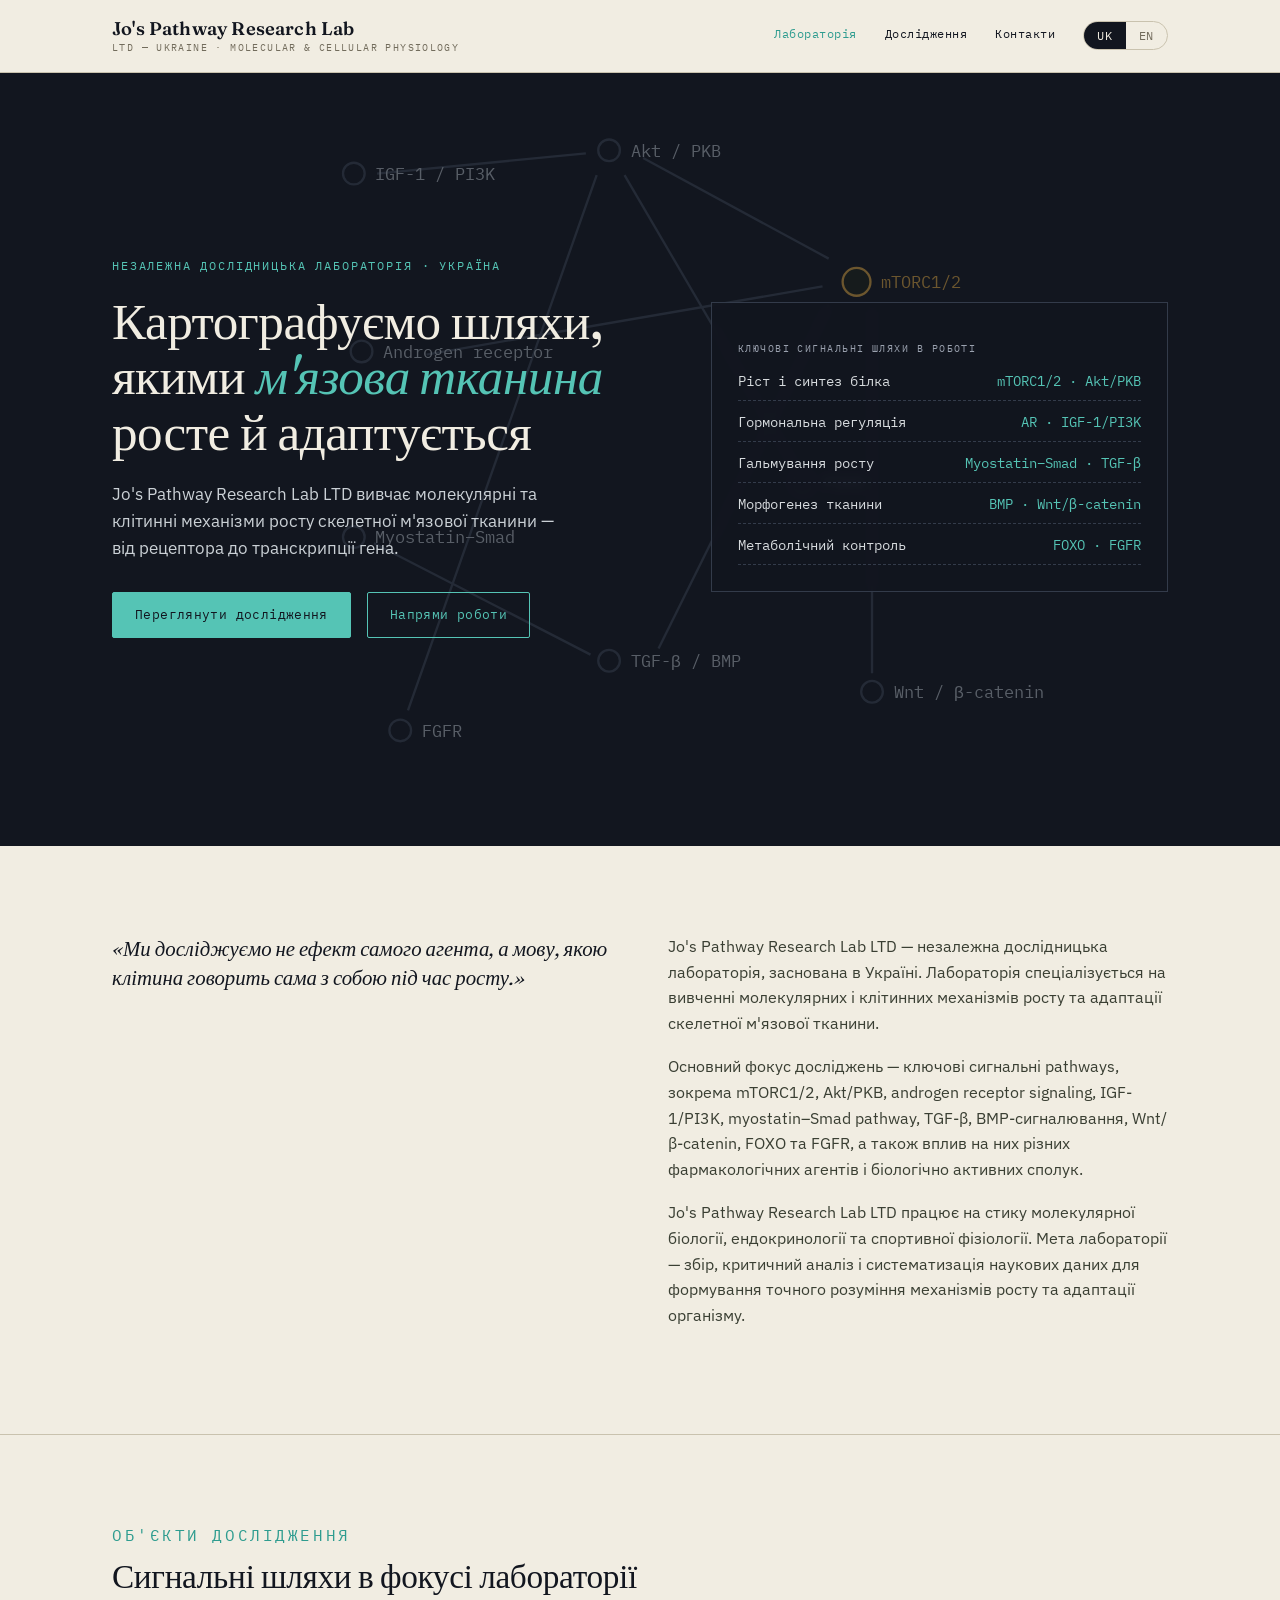
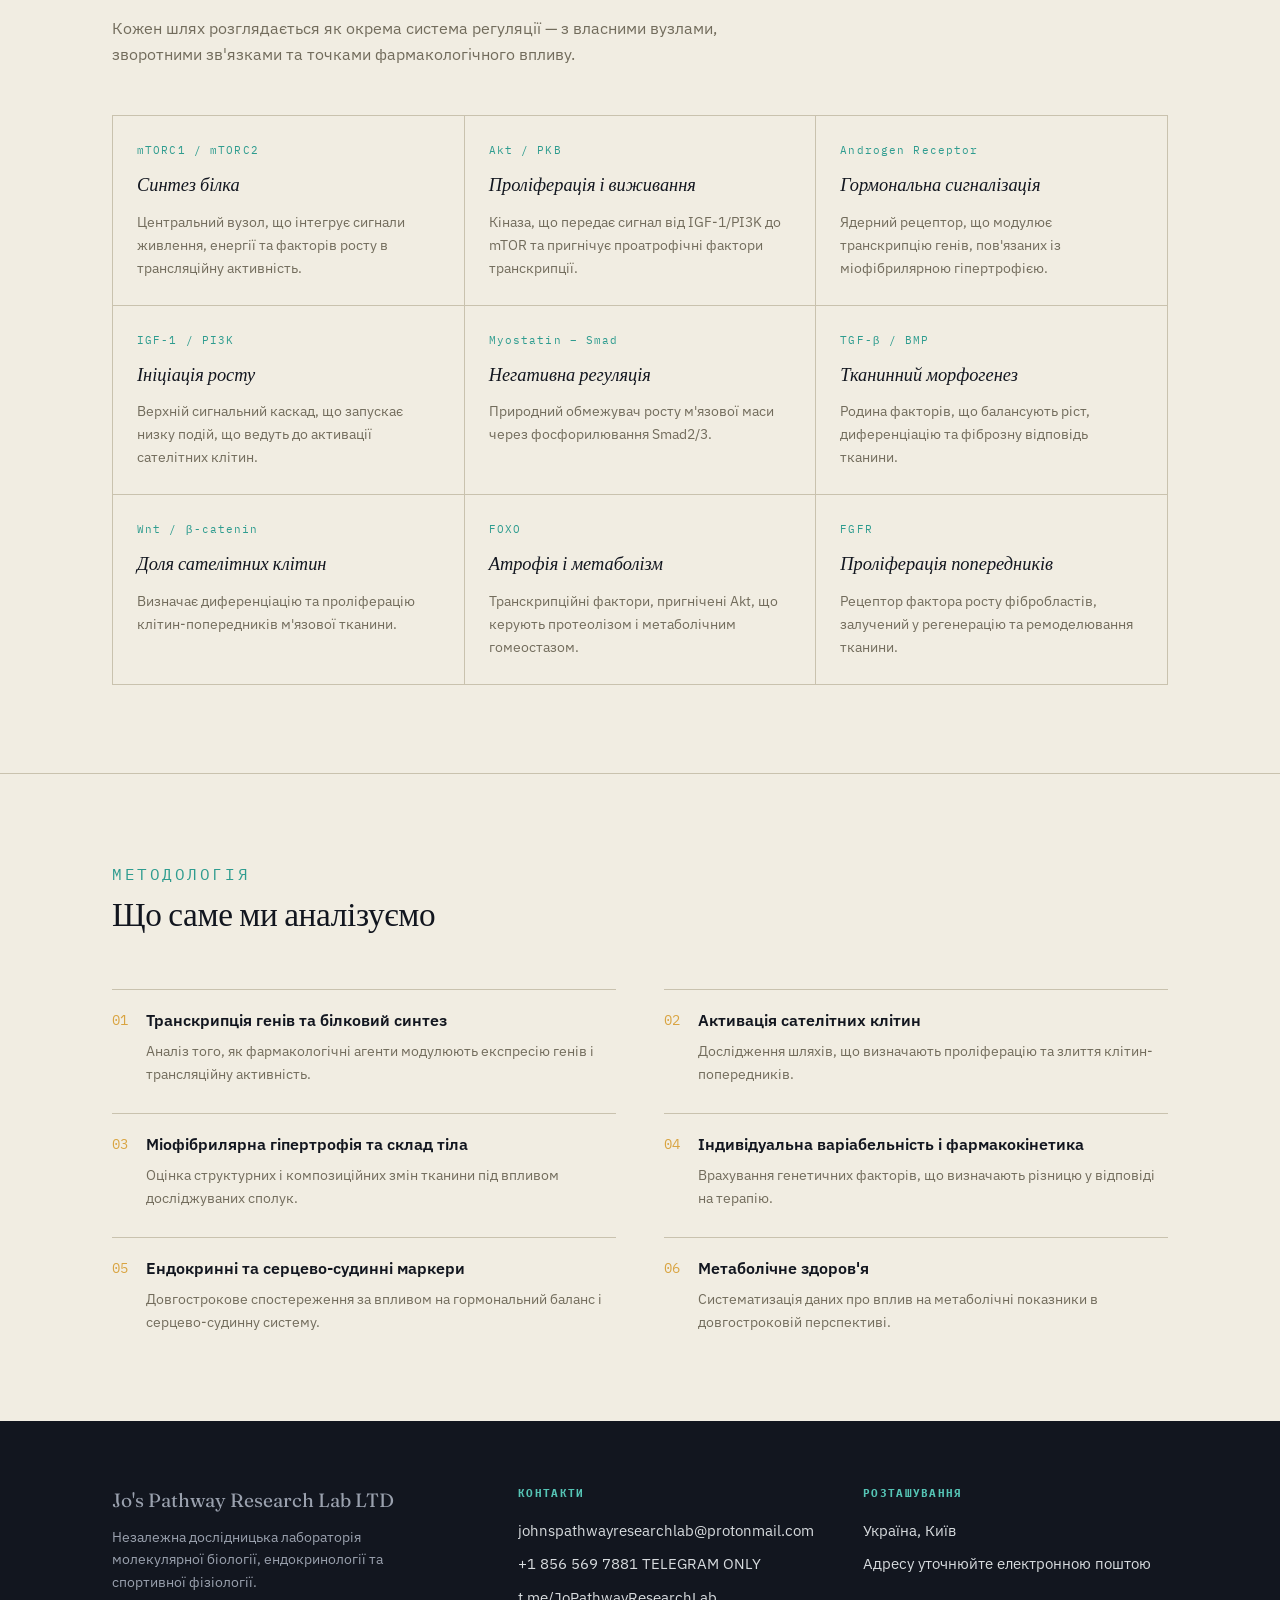
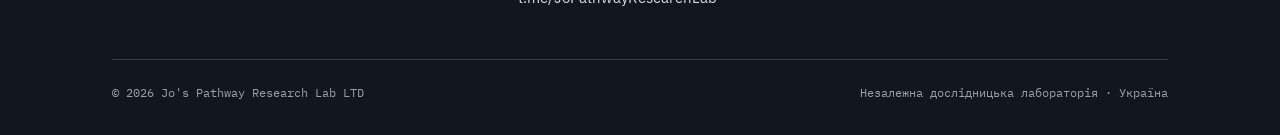
==== index.html @ b95b5d3b "Update index.html" ====
<!DOCTYPE html>
<html lang="uk" data-lang="uk">
<head>
<!-- Google tag (gtag.js) -->
<script async src="https://www.googletagmanager.com/gtag/js?id=G-GNWHND3P2G"></script>
<script>
  window.dataLayer = window.dataLayer || [];
  function gtag(){dataLayer.push(arguments);}
  gtag('js', new Date());

  gtag('config', 'G-GNWHND3P2G');
</script>
<!-- Google tag end (gtag.js) -->
<!-- Default Consent Mode config -->
<script>
    //<![CDATA[
    window.dataLayer = window.dataLayer || [];
    function gtag(){dataLayer.push(arguments);}
    gtag('consent', 'default', {
        'ad_storage': 'denied',
        'analytics_storage': 'denied',
        'functionality_storage': 'denied',
        'personalization_storage': 'denied',
        'security_storage': 'denied',
        'ad_user_data': 'denied',
        'ad_personalization': 'denied',
        'wait_for_update': 1500
    });
    gtag('set', 'ads_data_redaction', true);
    gtag('set', 'url_passthrough', false);
    (function(){
        const s={adStorage:{storageName:"ad_storage",serialNumber:0},analyticsStorage:{storageName:"analytics_storage",serialNumber:1},functionalityStorage:{storageName:"functionality_storage",serialNumber:2},personalizationStorage:{storageName:"personalization_storage",serialNumber:3},securityStorage:{storageName:"security_storage",serialNumber:4},adUserData:{storageName:"ad_user_data",serialNumber:5},adPersonalization:{storageName:"ad_personalization",serialNumber:6}};let c=localStorage.getItem("__lxG__consent__v2");if(c){c=JSON.parse(c);if(c&&c.cls_val)c=c.cls_val;if(c)c=c.split("|");if(c&&c.length&&typeof c[14]!==undefined){c=c[14].split("").map(e=>e-0);if(c.length){let t={};Object.values(s).sort((e,t)=>e.serialNumber-t.serialNumber).forEach(e=>{t[e.storageName]=c[e.serialNumber]?"granted":"denied"});gtag("consent","update",t)}}}
    })();
    //]]>
</script>
<!-- Clickio Consent Main tag -->
<script async type="text/javascript" src="//clickiocmp.com/t/consent_250144.js"></script>
<script defer data-cfasync='false' src='https://s.clickiocdn.com/t/250144_wv.js'></script>
<script async custom-element="amp-analytics" src="https://cdn.ampproject.org/v0/amp-analytics-0.1.js"></script>
<!-- Basic -->
<title>Jo's Pathway Research Lab LTD</title>
<meta name="description" content="Independent research lab in Kyiv, Ukraine. Molecular pathways of skeletal muscle growth: mTOR, Akt, AR, IGF-1, myostatin, FOXO and more. From receptor to gene transcription." />

<!-- Open Graph -->
<link rel="canonical" href="https://jo-pathway-research.github.io/">

<meta property="og:type" content="website" />
<meta property="og:url" content="https://jo-pathway-research.github.io/" />
<meta property="og:title" content="Jo's Pathway Research Lab LTD" />
<meta property="og:description" content="Independent research laboratory · Kyiv, Ukraine. Mapping molecular pathways of skeletal muscle growth and adaptation: mTORC1/2, Akt, IGF-1/PI3K, AR, Myostatin–Smad, TGF-β/BMP, Wnt, FOXO, FGFR." />

<meta property="og:image" content="https://jo-pathway-research.github.io/og-cover.png" />
<meta property="og:image:secure_url" content="https://jo-pathway-research.github.io/og-cover.png" />
<meta property="og:image:type" content="image/png" />
<meta property="og:image:width" content="1200" />
<meta property="og:image:height" content="630" />

<!-- Twitter (optional, still useful) -->
<meta name="twitter:card" content="summary_large_image" />
<meta name="twitter:title" content="Jo's Pathway Research Lab LTD" />
<meta name="twitter:description" content="Molecular pathways of muscle growth and adaptation. Independent research lab · Kyiv, Ukraine." />
<meta name="twitter:image" content="https://jo-pathway-research.github.io/og-cover.png" />
<meta charset="UTF-8">
<meta name="viewport" content="width=device-width, initial-scale=1.0">
<title>Jo's Pathway Research Lab LTD</title>
<link rel="stylesheet" href="style.css">
<link rel="icon" type="image/png" href="/favicon-96x96.png" sizes="96x96" />
<link rel="icon" type="image/svg+xml" href="/favicon.svg" />
<link rel="shortcut icon" href="/favicon.ico" />
<link rel="apple-touch-icon" sizes="180x180" href="/apple-touch-icon.png" />
<meta name="apple-mobile-web-app-title" content="Jo's Pathway Research Lab LTD" />
<link rel="manifest" href="/site.webmanifest" />
<style>
  [data-lang] [data-en]{ display:none; }
  html[data-lang="en"] [data-en]{ display:inline; }
  html[data-lang="en"] [data-uk]{ display:none; }
  html[data-lang="uk"] [data-uk]{ display:inline; }
  [data-en-b], [data-uk-b]{ display:none; }
  html[data-lang="en"] [data-en-b]{ display:block; }
  html[data-lang="uk"] [data-uk-b]{ display:block; }
</style>
</head>
<body>
<amp-analytics>
    <script type="application/json">
    {
        "vars": {
            "accountId": "250144"
        },
        "extraUrlParams": {
            "url": "${canonicalUrl}",
            "dr": "${documentReferrer}",
            "r": "${externalReferrer}",
            "pp": "$IF(${previousPage},${previousPage},${documentReferrer})"
        },
        "requests": {
            "event": "https://clickiocdn.com/utr/wv/?ampwv=1&prism=0&is360=0&rnd=RANDOM&eid=${accountId}",
            "CWV_EVENT": "${event}&type=CWV"
        },
        "triggers": {
            "cls": {
                "on": "visible",
                "request": "CWV_EVENT",
                "extraUrlParams": {
                    "cls": "${cumulativeLayoutShift}"
                }
            },
            "lcp": {
                "on": "visible",
                "request": "CWV_EVENT",
                "extraUrlParams": {
                    "lcp": "${largestContentfulPaint}"
                }
            },
            "fcp": {
                "on": "visible",
                "request": "CWV_EVENT",
                "extraUrlParams": {
                    "fcp": "${firstContentfulPaint}"
                }
            },
            "fid": {
                "on": "visible",
                "request": "CWV_EVENT",
                "extraUrlParams": {
                    "fid": "${firstInputDelay}"
                }
            },
            "inp": {
                "on": "visible",
                "request": "CWV_EVENT",
                "extraUrlParams": {
                    "inp": "${interactionToNextPaint}"
                }
            }
        }
    }
    </script>
</amp-analytics>
<header class="site-header">
  <div class="wrap">
    <a href="index.html" class="brand">
      <span class="name">Jo's Pathway Research Lab</span>
      <span class="tag">LTD — Ukraine · Molecular &amp; Cellular Physiology</span>
    </a>
    <nav class="primary">
      <a href="index.html" class="active"><span data-uk>Лабораторія</span><span data-en>Laboratory</span></a>
      <a href="research.html"><span data-uk>Дослідження</span><span data-en>Research</span></a>
      <a href="#contact"><span data-uk>Контакти</span><span data-en>Contact</span></a>
      <div class="lang-toggle">
        <button data-set="uk" class="lang active">UK</button>
        <button data-set="en" class="lang">EN</button>
      </div>
    </nav>
  </div>
</header>

<section class="hero">
  <div class="hero-diagram">
    <svg viewBox="0 0 500 500" xmlns="http://www.w3.org/2000/svg">
      <defs>
        <style>
          .edge{ stroke:#3A4453; stroke-width:1.5; fill:none; transition: stroke .2s ease, stroke-width .2s ease; }
          .edge.lit{ stroke:#55C4B5; stroke-width:2.4; filter: drop-shadow(0 0 4px rgba(85,196,181,0.5)); }
          .node{ cursor:pointer; outline:none; }
          .node circle.node-dot{ fill:#12161F; stroke:#3A4453; stroke-width:1.5; transition: all .2s ease; }
          .node text{ font-family:'IBM Plex Mono',monospace; font-size:11px; fill:#AEB6BE; transition: fill .2s ease; }
          
          /* Hover & active states */
          .node:hover circle.node-dot,
          .node.hovered circle.node-dot,
          .node:focus-visible circle.node-dot{ stroke:#55C4B5; fill:#1B2E2B; r:8.5; }
          .node:hover text,
          .node.hovered text,
          .node:focus-visible text{ fill:#FFFFFF; }

          /* Connected nodes */
          .node.connected circle.node-dot{ stroke:#55C4B5; fill:#142220; }
          .node.connected text{ fill:#D3F3EF; }

          /* Hub node */
          .node.hub circle.node-dot{ fill:#1B221A; stroke:#D9A441; }
          .node.hub text{ fill:#D9A441; }
          .node.hub:hover circle.node-dot,
          .node.hub.hovered circle.node-dot{ stroke:#FAD02C; fill:#2E2412; r:10.5; }
        </style>
      </defs>

      <!-- Edges -->
      <path class="edge" data-from="igf1" data-to="akt" d="M80,65 L215,52"/>
      <path class="edge" data-from="akt" data-to="mtor" d="M252,55 L372,120"/>
      <path class="edge" data-from="ar" data-to="mtor" d="M112,182 L368,138"/>
      <path class="edge" data-from="tgf" data-to="mtor" d="M262,372 L372,150"/>
      <path class="edge" data-from="wnt" data-to="mtor" d="M400,388 L400,152"/>
      <path class="edge" data-from="fgfr" data-to="akt" d="M100,412 L222,66"/>
      <path class="edge" data-from="akt" data-to="foxo" d="M240,66 L350,254"/>
      <path class="edge" data-from="mstn" data-to="tgf" d="M78,304 L218,376"/>

      <!-- Nodes with invisible hit area for easy hover -->
      <g class="node" data-id="igf1" transform="translate(65,65)" tabindex="0" role="button" aria-label="IGF-1 / PI3K">
        <circle r="20" fill="transparent" />
        <circle class="node-dot" r="7"/>
        <text x="14" y="4">IGF-1 / PI3K</text>
      </g>
      <g class="node" data-id="akt" transform="translate(230,50)" tabindex="0" role="button" aria-label="Akt / PKB">
        <circle r="20" fill="transparent" />
        <circle class="node-dot" r="7"/>
        <text x="14" y="4">Akt / PKB</text>
      </g>
      <g class="node hub" data-id="mtor" transform="translate(390,135)" tabindex="0" role="button" aria-label="mTORC1/2">
        <circle r="24" fill="transparent" />
        <circle class="node-dot" r="9"/>
        <text x="16" y="4">mTORC1/2</text>
      </g>
      <g class="node" data-id="ar" transform="translate(70,180)" tabindex="0" role="button" aria-label="Androgen receptor">
        <circle r="20" fill="transparent" />
        <circle class="node-dot" r="7"/>
        <text x="14" y="4">Androgen receptor</text>
      </g>
      <g class="node" data-id="foxo" transform="translate(355,265)" tabindex="0" role="button" aria-label="FOXO">
        <circle r="20" fill="transparent" />
        <circle class="node-dot" r="7"/>
        <text x="14" y="4">FOXO</text>
      </g>
      <g class="node" data-id="mstn" transform="translate(65,300)" tabindex="0" role="button" aria-label="Myostatin–Smad">
        <circle r="20" fill="transparent" />
        <circle class="node-dot" r="7"/>
        <text x="14" y="4">Myostatin–Smad</text>
      </g>
      <g class="node" data-id="tgf" transform="translate(230,380)" tabindex="0" role="button" aria-label="TGF-β / BMP">
        <circle r="20" fill="transparent" />
        <circle class="node-dot" r="7"/>
        <text x="14" y="4">TGF-β / BMP</text>
      </g>
      <g class="node" data-id="wnt" transform="translate(400,400)" tabindex="0" role="button" aria-label="Wnt / β-catenin">
        <circle r="20" fill="transparent" />
        <circle class="node-dot" r="7"/>
        <text x="14" y="4">Wnt / β-catenin</text>
      </g>
      <g class="node" data-id="fgfr" transform="translate(95,425)" tabindex="0" role="button" aria-label="FGFR">
        <circle r="20" fill="transparent" />
        <circle class="node-dot" r="7"/>
        <text x="14" y="4">FGFR</text>
      </g>
    </svg>
  </div>

  <div class="wrap">
    <div>
      <p class="eyebrow" data-uk-b>Незалежна дослідницька лабораторія · Україна</p>
      <p class="eyebrow" data-en-b>Independent Research Laboratory · Ukraine</p>

      <h1 data-uk-b>Картографуємо шляхи, якими <em>м'язова тканина</em> росте й адаптується</h1>
      <h1 data-en-b>Mapping the pathways by which <em>skeletal muscle</em> grows and adapts</h1>

      <p class="lede" data-uk-b>Jo's Pathway Research Lab LTD вивчає молекулярні та клітинні механізми росту скелетної м'язової тканини — від рецептора до транскрипції гена.</p>
      <p class="lede" data-en-b>Jo's Pathway Research Lab LTD studies the molecular and cellular mechanisms of skeletal muscle growth — from receptor to gene transcription.</p>

      <div class="hero-actions">
        <a href="research.html" class="btn solid"><span data-uk>Переглянути дослідження</span><span data-en>View research</span></a>
        <a href="#focus" class="btn"><span data-uk>Напрями роботи</span><span data-en>Focus areas</span></a>
      </div>
    </div>

    <div class="hero-panel">
      <p class="panel-label" data-uk-b>Ключові сигнальні шляхи в роботі</p>
      <p class="panel-label" data-en-b>Signaling pathways under study</p>
      <ul class="pathway-list">
        <li><span data-uk>Ріст і синтез білка</span><span data-en>Growth &amp; protein synthesis</span> <span class="code">mTORC1/2 · Akt/PKB</span></li>
        <li><span data-uk>Гормональна регуляція</span><span data-en>Hormonal regulation</span> <span class="code">AR · IGF-1/PI3K</span></li>
        <li><span data-uk>Гальмування росту</span><span data-en>Growth inhibition</span> <span class="code">Myostatin–Smad · TGF-β</span></li>
        <li><span data-uk>Морфогенез тканини</span><span data-en>Tissue morphogenesis</span> <span class="code">BMP · Wnt/β-catenin</span></li>
        <li><span data-uk>Метаболічний контроль</span><span data-en>Metabolic control</span> <span class="code">FOXO · FGFR</span></li>
      </ul>
    </div>
  </div>
</section>

<section id="about">
  <div class="wrap about-grid">
    <div>
      <p class="lead" data-uk-b>«Ми досліджуємо не ефект самого агента, а мову, якою клітина говорить сама з собою під час росту.»</p>
      <p class="lead" data-en-b>“We study not the effect of an agent itself, but the language a cell uses to speak with itself during growth.”</p>
    </div>
    <div>
      <p data-uk-b>Jo's Pathway Research Lab LTD — незалежна дослідницька лабораторія, заснована в Україні. Лабораторія спеціалізується на вивченні молекулярних і клітинних механізмів росту та адаптації скелетної м'язової тканини.</p>
      <p data-en-b>Jo's Pathway Research Lab LTD is an independent research laboratory based in Ukraine. The laboratory specializes in the study of molecular and cellular mechanisms underlying skeletal muscle growth and adaptation.</p>

      <p data-uk-b>Основний фокус досліджень — ключові сигнальні pathways, зокрема mTORC1/2, Akt/PKB, androgen receptor signaling, IGF-1/PI3K, myostatin–Smad pathway, TGF-β, BMP-сигналювання, Wnt/β-catenin, FOXO та FGFR, а також вплив на них різних фармакологічних агентів і біологічно активних сполук.</p>
      <p data-en-b>Our primary research focus is on key signaling pathways, including mTORC1/2, Akt/PKB, androgen receptor signaling, IGF-1/PI3K, the myostatin–Smad pathway, TGF-β, BMP signaling, Wnt/β-catenin, FOXO, and FGFR, as well as the effects of various pharmacological agents and biologically active compounds on these pathways.</p>

      <p data-uk-b>Jo's Pathway Research Lab LTD працює на стику молекулярної біології, ендокринології та спортивної фізіології. Мета лабораторії — збір, критичний аналіз і систематизація наукових даних для формування точного розуміння механізмів росту та адаптації організму.</p>
      <p data-en-b>Jo's Pathway Research Lab LTD operates at the intersection of molecular biology, endocrinology, and exercise physiology. The laboratory's objective is to collect, critically analyze, and systematize scientific data in order to build an accurate understanding of the mechanisms of human growth and adaptation.</p>
    </div>
  </div>
</section>

<hr class="rule">

<section id="pathways">
  <div class="wrap">
    <div class="section-head">
      <p class="eyebrow" data-uk-b>Об'єкти дослідження</p>
      <p class="eyebrow" data-en-b>Subjects of study</p>
      <h2 data-uk-b>Сигнальні шляхи в фокусі лабораторії</h2>
      <h2 data-en-b>Signaling pathways in focus</h2>
      <p data-uk-b>Кожен шлях розглядається як окрема система регуляції — з власними вузлами, зворотними зв'язками та точками фармакологічного впливу.</p>
      <p data-en-b>Each pathway is treated as a distinct regulatory system — with its own nodes, feedback loops, and points of pharmacological intervention.</p>
    </div>

    <div class="pathways-grid">
      <div class="pathway-card">
        <span class="code">mTORC1 / mTORC2</span>
        <h3 data-uk-b>Синтез білка</h3>
        <h3 data-en-b>Protein synthesis</h3>
        <p data-uk-b>Центральний вузол, що інтегрує сигнали живлення, енергії та факторів росту в трансляційну активність.</p>
        <p data-en-b>The central node integrating nutrient, energy, and growth-factor signals into translational activity.</p>
      </div>
      <div class="pathway-card">
        <span class="code">Akt / PKB</span>
        <h3 data-uk-b>Проліферація і виживання</h3>
        <h3 data-en-b>Proliferation &amp; survival</h3>
        <p data-uk-b>Кіназа, що передає сигнал від IGF-1/PI3K до mTOR та пригнічує проатрофічні фактори транскрипції.</p>
        <p data-en-b>A kinase relaying signal from IGF-1/PI3K to mTOR while suppressing pro-atrophic transcription factors.</p>
      </div>
      <div class="pathway-card">
        <span class="code">Androgen Receptor</span>
        <h3 data-uk-b>Гормональна сигналізація</h3>
        <h3 data-en-b>Hormonal signaling</h3>
        <p data-uk-b>Ядерний рецептор, що модулює транскрипцію генів, пов'язаних із міофібрилярною гіпертрофією.</p>
        <p data-en-b>A nuclear receptor modulating transcription of genes tied to myofibrillar hypertrophy.</p>
      </div>
      <div class="pathway-card">
        <span class="code">IGF-1 / PI3K</span>
        <h3 data-uk-b>Ініціація росту</h3>
        <h3 data-en-b>Growth initiation</h3>
        <p data-uk-b>Верхній сигнальний каскад, що запускає низку подій, що ведуть до активації сателітних клітин.</p>
        <p data-en-b>An upstream cascade triggering the chain of events leading to satellite cell activation.</p>
      </div>
      <div class="pathway-card">
        <span class="code">Myostatin – Smad</span>
        <h3 data-uk-b>Негативна регуляція</h3>
        <h3 data-en-b>Negative regulation</h3>
        <p data-uk-b>Природний обмежувач росту м'язової маси через фосфорилювання Smad2/3.</p>
        <p data-en-b>A natural limiter of muscle mass growth acting through Smad2/3 phosphorylation.</p>
      </div>
      <div class="pathway-card">
        <span class="code">TGF-β / BMP</span>
        <h3 data-uk-b>Тканинний морфогенез</h3>
        <h3 data-en-b>Tissue morphogenesis</h3>
        <p data-uk-b>Родина факторів, що балансують ріст, диференціацію та фіброзну відповідь тканини.</p>
        <p data-en-b>A factor family balancing tissue growth, differentiation, and fibrotic response.</p>
      </div>
      <div class="pathway-card">
        <span class="code">Wnt / β-catenin</span>
        <h3 data-uk-b>Доля сателітних клітин</h3>
        <h3 data-en-b>Satellite cell fate</h3>
        <p data-uk-b>Визначає диференціацію та проліферацію клітин-попередників м'язової тканини.</p>
        <p data-en-b>Determines differentiation and proliferation of muscle progenitor cells.</p>
      </div>
      <div class="pathway-card">
        <span class="code">FOXO</span>
        <h3 data-uk-b>Атрофія і метаболізм</h3>
        <h3 data-en-b>Atrophy &amp; metabolism</h3>
        <p data-uk-b>Транскрипційні фактори, пригнічені Akt, що керують протеолізом і метаболічним гомеостазом.</p>
        <p data-en-b>Transcription factors suppressed by Akt, governing proteolysis and metabolic homeostasis.</p>
      </div>
      <div class="pathway-card">
        <span class="code">FGFR</span>
        <h3 data-uk-b>Проліферація попередників</h3>
        <h3 data-en-b>Progenitor proliferation</h3>
        <p data-uk-b>Рецептор фактора росту фібробластів, залучений у регенерацію та ремоделювання тканини.</p>
        <p data-en-b>Fibroblast growth factor receptor involved in tissue regeneration and remodeling.</p>
      </div>
    </div>
  </div>
</section>

<hr class="rule">

<section id="focus">
  <div class="wrap">
    <div class="section-head">
      <p class="eyebrow" data-uk-b>Методологія</p>
      <p class="eyebrow" data-en-b>Methodology</p>
      <h2 data-uk-b>Що саме ми аналізуємо</h2>
      <h2 data-en-b>What we analyze</h2>
    </div>

    <div class="focus-list">
      <div class="focus-item">
        <span class="mark">01</span>
        <div>
          <h4 data-uk-b>Транскрипція генів та білковий синтез</h4>
          <h4 data-en-b>Gene transcription &amp; protein synthesis</h4>
          <p data-uk-b>Аналіз того, як фармакологічні агенти модулюють експресію генів і трансляційну активність.</p>
          <p data-en-b>Analysis of how pharmacological agents modulate gene expression and translational activity.</p>
        </div>
      </div>
      <div class="focus-item">
        <span class="mark">02</span>
        <div>
          <h4 data-uk-b>Активація сателітних клітин</h4>
          <h4 data-en-b>Satellite cell activation</h4>
          <p data-uk-b>Дослідження шляхів, що визначають проліферацію та злиття клітин-попередників.</p>
          <p data-en-b>Study of pathways governing proliferation and fusion of progenitor cells.</p>
        </div>
      </div>
      <div class="focus-item">
        <span class="mark">03</span>
        <div>
          <h4 data-uk-b>Міофібрилярна гіпертрофія та склад тіла</h4>
          <h4 data-en-b>Myofibrillar hypertrophy &amp; body composition</h4>
          <p data-uk-b>Оцінка структурних і композиційних змін тканини під впливом досліджуваних сполук.</p>
          <p data-en-b>Evaluation of structural and compositional tissue changes under studied compounds.</p>
        </div>
      </div>
      <div class="focus-item">
        <span class="mark">04</span>
        <div>
          <h4 data-uk-b>Індивідуальна варіабельність і фармакокінетика</h4>
          <h4 data-en-b>Inter-individual variability &amp; pharmacokinetics</h4>
          <p data-uk-b>Врахування генетичних факторів, що визначають різницю у відповіді на терапію.</p>
          <p data-en-b>Accounting for genetic factors underlying differences in treatment response.</p>
        </div>
      </div>
      <div class="focus-item">
        <span class="mark">05</span>
        <div>
          <h4 data-uk-b>Ендокринні та серцево-судинні маркери</h4>
          <h4 data-en-b>Endocrine &amp; cardiovascular markers</h4>
          <p data-uk-b>Довгострокове спостереження за впливом на гормональний баланс і серцево-судинну систему.</p>
          <p data-en-b>Long-term monitoring of effects on hormonal balance and the cardiovascular system.</p>
        </div>
      </div>
      <div class="focus-item">
        <span class="mark">06</span>
        <div>
          <h4 data-uk-b>Метаболічне здоров'я</h4>
          <h4 data-en-b>Metabolic health</h4>
          <p data-uk-b>Систематизація даних про вплив на метаболічні показники в довгостроковій перспективі.</p>
          <p data-en-b>Systematizing data on long-term metabolic impact.</p>
        </div>
      </div>
    </div>
  </div>
</section>

<footer class="site-footer" id="contact">
  <div class="wrap">
    <div class="footer-grid">
      <div class="brand-col">
        <p class="name">Jo's Pathway Research Lab LTD</p>
        <p data-uk-b>Незалежна дослідницька лабораторія молекулярної біології, ендокринології та спортивної фізіології.</p>
        <p data-en-b>An independent research laboratory in molecular biology, endocrinology, and exercise physiology.</p>
      </div>
      <div class="footer-col">
        <h5 data-uk-b>Контакти</h5>
        <h5 data-en-b>Contact</h5>
        <ul>
          <li><a href="mailto:johnspathwayresearchlab@protonmail.com">johnspathwayresearchlab@protonmail.com</a></li>
          <li><a href="https://t.me/+18565697881">+1 856 569 7881 TELEGRAM ONLY</a></li>
          <li><a href="https://t.me/JoPathwayResearchLab">t.me/JoPathwayResearchLab</a></li>
        </ul>
      </div>
      <div class="footer-col">
        <h5 data-uk-b>Розташування</h5>
        <h5 data-en-b>Location</h5>
        <ul>
          <li><span data-uk-b>Україна, Київ</span><span data-en-b>Ukraine, Kyiv</span></li>
          <li><span data-uk>Адресу уточнюйте електронною поштою</span><span data-en>Address available on request</span></li>
        </ul>
      </div>
    </div>
    <div class="footer-bottom">
      <span>© 2026 Jo's Pathway Research Lab LTD</span>
      <span data-uk>Незалежна дослідницька лабораторія · Україна</span>
      <span data-en>Independent research laboratory · Ukraine</span>
    </div>
  </div>
</footer>

<script src="script.js"></script>
</body>
</html>
---- style.css ----
@import url('https://fonts.googleapis.com/css2?family=Fraunces:opsz,wght,ital@9..144,300..700,0..1&family=IBM+Plex+Sans:wght@400;500;600&family=IBM+Plex+Mono:wght@400;500&display=swap');

:root{
  --paper: #F1EDE2;
  --paper-dim: #E7E1D2;
  --ink: #12161F;
  --ink-soft: #1B212D;
  --teal: #2E9C8F;
  --teal-bright: #55C4B5;
  --amber: #D9A441;
  --rule: #C9C2AE;
  --rule-dark: #333B4A;
  --muted: #726C5C;
  --muted-light: #9AA1AE;

  --display: 'Fraunces', serif;
  --body: 'IBM Plex Sans', sans-serif;
  --mono: 'IBM Plex Mono', monospace;
}

*{ box-sizing: border-box; }
html{ scroll-behavior: smooth; }

body{
  margin:0;
  background: var(--paper);
  color: var(--ink);
  font-family: var(--body);
  font-size: 16px;
  line-height: 1.6;
  -webkit-font-smoothing: antialiased;
}

a{ color: inherit; }

::selection{ background: var(--teal); color: var(--paper); }

.wrap{
  max-width: 1120px;
  margin: 0 auto;
  padding: 0 32px;
}

/* ---------- Focus visibility ---------- */
a:focus-visible, button:focus-visible{
  outline: 2px solid var(--teal);
  outline-offset: 3px;
}

@media (prefers-reduced-motion: reduce){
  *{ animation-duration: 0.01ms !important; animation-iteration-count: 1 !important; transition-duration: 0.01ms !important; scroll-behavior: auto !important; }
}

/* ---------- Header ---------- */
.site-header{
  position: sticky;
  top:0;
  z-index: 50;
  background: rgba(241,237,226,0.92);
  backdrop-filter: blur(6px);
  border-bottom: 1px solid var(--rule);
}
.site-header .wrap{
  display:flex;
  align-items:center;
  justify-content:space-between;
  padding-top: 18px;
  padding-bottom: 18px;
}
.brand{
  display:flex;
  flex-direction:column;
  text-decoration:none;
  color: var(--ink);
  line-height:1.15;
}
.brand .name{
  font-family: var(--display);
  font-weight: 600;
  font-size: 1.15rem;
  letter-spacing: 0.01em;
}
.brand .tag{
  font-family: var(--mono);
  font-size: 0.62rem;
  letter-spacing: 0.14em;
  text-transform: uppercase;
  color: var(--muted);
  margin-top: 3px;
}

nav.primary{
  display:flex;
  align-items:center;
  gap: 28px;
}
nav.primary a{
  font-family: var(--mono);
  font-size: 0.78rem;
  letter-spacing: 0.04em;
  text-decoration:none;
  color: var(--ink);
  position: relative;
  padding-bottom: 3px;
}
nav.primary a.active{ color: var(--teal); }
nav.primary a:not(.lang)::after{
  content:'';
  position:absolute;
  left:0; right:0; bottom:-2px;
  height:2px;
  background: var(--teal);
  transform: scaleX(0);
  transform-origin: left;
  transition: transform .25s ease;
}
nav.primary a:not(.lang):hover::after{ transform: scaleX(1); }

.lang-toggle{
  display:flex;
  border: 1px solid var(--rule);
  border-radius: 999px;
  overflow:hidden;
  font-family: var(--mono);
}
.lang-toggle button{
  background: transparent;
  border: none;
  padding: 6px 13px;
  font-family: var(--mono);
  font-size: 0.72rem;
  letter-spacing: 0.06em;
  cursor: pointer;
  color: var(--muted);
}
.lang-toggle button.active{
  background: var(--ink);
  color: var(--paper);
}

/* ---------- Hero ---------- */
.hero{
  position: relative;
  background: var(--ink);
  color: var(--paper);
  overflow: hidden;
}

/* 1. Send diagram strictly behind the text wrapper */
.hero-diagram{
  position: absolute;
  inset: 0;
  opacity: 0.45; /* Tuned down slightly for improved contrast */
  z-index: 1; 
  pointer-events: auto; /* Re-enable events so nodes can be hovered */
}
.hero-diagram svg{
  width: 100%;
  height: 100%;
}
.hero-diagram .node{
  pointer-events: all; /* Nodes capture hover states directly */
}

/* 2. Elevate content wrapper over the diagram layers */
.hero .wrap{
  position: relative;
  z-index: 2; 
  padding-top: 96px;
  padding-bottom: 120px;
  display: grid;
  grid-template-columns: 1.1fr 0.9fr;
  gap: 40px;
  align-items: center;
  pointer-events: none; /* Let hovers pass through empty spaces to the nodes behind */
}

/* 3. Re-enable mouse actions for text blocks, links, and panel */
.hero .wrap > *{
  pointer-events: auto; 
}

.hero-actions, .hero-panel{
  position: relative;
}

.eyebrow{
  font-family: var(--mono);
  font-size: 0.72rem;
  letter-spacing: 0.16em;
  text-transform: uppercase;
  color: var(--teal-bright);
  margin: 0 0 18px;
}
.hero h1{
  font-family: var(--display);
  font-weight: 500;
  font-size: clamp(2.1rem, 4vw, 3.4rem);
  line-height: 1.08;
  margin: 0 0 22px;
  letter-spacing: -0.01em;
}
.hero h1 em{
  font-style: italic;
  color: var(--teal-bright);
}
.hero p.lede{
  font-size: 1.05rem;
  color: #CBD1D6;
  max-width: 46ch;
  margin: 0 0 30px;
}
.hero-actions{ display:flex; gap:16px; flex-wrap:wrap; }

.btn{
  display:inline-flex;
  align-items:center;
  gap:8px;
  font-family: var(--mono);
  font-size: 0.8rem;
  letter-spacing: 0.03em;
  text-decoration:none;
  padding: 12px 22px;
  border-radius: 2px;
  border: 1px solid var(--teal-bright);
  color: var(--teal-bright);
  transition: background .2s ease, color .2s ease;
}
.btn:hover{ background: var(--teal-bright); color: var(--ink); }
.btn.solid{
  background: var(--teal-bright);
  color: var(--ink);
}
.btn.solid:hover{ background: var(--paper); border-color: var(--paper); }

.hero-panel{
  border: 1px solid var(--rule-dark);
  background: rgba(18, 22, 31, 0.85); /* Slightly darker, solid backup to shield text */
  backdrop-filter: blur(4px);
  padding: 26px 26px;
  position: relative;
}
.hero-panel .panel-label{
  font-family: var(--mono);
  font-size: 0.65rem;
  letter-spacing: 0.14em;
  text-transform: uppercase;
  color: var(--muted-light);
  margin-bottom: 14px;
}
.pathway-list{
  list-style: none;
  margin:0; padding:0;
  display:flex;
  flex-direction:column;
  gap: 10px;
}
.pathway-list li{
  font-family: var(--mono);
  font-size: 0.86rem;
  display:flex;
  justify-content:space-between;
  border-bottom: 1px dashed var(--rule-dark);
  padding-bottom: 8px;
  color: #D7DBDE;
}
.pathway-list li span.code{ color: var(--teal-bright); }

/* ---------- Section shared ---------- */
section{ padding: 88px 0; }
section.tight{ padding: 64px 0; }
.section-head{
  max-width: 62ch;
  margin-bottom: 48px;
}
.section-head .eyebrow{ color: var(--teal); }
.section-head h2{
  font-family: var(--display);
  font-weight: 500;
  font-size: clamp(1.6rem, 2.6vw, 2.2rem);
  margin: 0 0 14px;
  letter-spacing: -0.01em;
}
.section-head p{
  color: var(--muted);
  margin:0;
  font-size: 1rem;
}

hr.rule{
  border:none;
  border-top: 1px solid var(--rule);
  margin: 0;
}

/* ---------- About ---------- */
.about-grid{
  display:grid;
  grid-template-columns: 1fr 1fr;
  gap: 56px;
}
.about-grid p{ margin: 0 0 18px; color: #3A3F33; }
.about-grid .lead{
  font-family: var(--display);
  font-style: italic;
  font-size: 1.3rem;
  color: var(--ink);
  line-height: 1.4;
}

/* ---------- Pathways grid ---------- */
.pathways-grid{
  display:grid;
  grid-template-columns: repeat(3, 1fr);
  gap: 1px;
  background: var(--rule);
  border: 1px solid var(--rule);
}
.pathway-card{
  background: var(--paper);
  padding: 26px 24px;
  transition: background .2s ease;
}
.pathway-card:hover{ background: var(--paper-dim); }
.pathway-card .code{
  font-family: var(--mono);
  font-size: 0.7rem;
  letter-spacing: 0.1em;
  color: var(--teal);
  display:block;
  margin-bottom: 10px;
}
.pathway-card h3{
  font-family: var(--display);
  font-style: italic;
  font-weight: 500;
  font-size: 1.15rem;
  margin: 0 0 10px;
}
.pathway-card p{
  margin:0;
  font-size: 0.9rem;
  color: var(--muted);
}

/* ---------- Focus areas / methodology ---------- */
.focus-list{
  display:grid;
  grid-template-columns: repeat(2, 1fr);
  gap: 28px 48px;
}
.focus-item{
  display:flex;
  gap: 18px;
  border-top: 1px solid var(--rule);
  padding-top: 18px;
}
.focus-item .mark{
  font-family: var(--mono);
  color: var(--amber);
  font-size: 0.85rem;
  padding-top: 2px;
}
.focus-item h4{
  font-family: var(--body);
  font-weight: 600;
  font-size: 0.98rem;
  margin: 0 0 6px;
}
.focus-item p{
  margin:0;
  font-size: 0.9rem;
  color: var(--muted);
}

/* ---------- Research page ---------- */
.research-hero{
  background: var(--ink);
  color: var(--paper);
  padding: 72px 0 56px;
}
.research-hero h1{
  font-family: var(--display);
  font-weight: 500;
  font-size: clamp(1.8rem, 3.2vw, 2.6rem);
  margin: 0 0 14px;
}
.research-hero p{
  color: #C9CFD3;
  max-width: 58ch;
  margin:0;
}

#studies-list{
  display:flex;
  flex-direction: column;
}
.study{
  display:grid;
  grid-template-columns: 140px 1fr;
  gap: 28px;
  padding: 30px 0;
  border-top: 1px solid var(--rule);
}
.study:last-child{ border-bottom: 1px solid var(--rule); }
.study .meta{
  font-family: var(--mono);
  font-size: 0.75rem;
  color: var(--muted);
  line-height: 1.7;
}
.study .meta .date{ color: var(--ink); display:block; }
.study .meta .status{
  display:inline-block;
  margin-top: 8px;
  padding: 2px 8px;
  border: 1px solid var(--teal);
  color: var(--teal);
  border-radius: 999px;
  font-size: 0.65rem;
  letter-spacing: 0.06em;
  text-transform: uppercase;
}
.study h3{
  font-family: var(--display);
  font-weight: 500;
  font-size: 1.3rem;
  margin: 0 0 10px;
}
.study .tags{
  margin: 0 0 12px;
  display:flex;
  flex-wrap:wrap;
  gap: 8px;
}
.study .tags span{
  font-family: var(--mono);
  font-size: 0.68rem;
  color: var(--teal);
  background: rgba(46,156,143,0.08);
  padding: 3px 8px;
  border-radius: 3px;
}
.study p.summary{
  margin:0;
  color: var(--muted);
  font-size: 0.95rem;
  max-width: 68ch;
}

.empty-state{
  padding: 60px 0;
  text-align:center;
  border-top: 1px solid var(--rule);
  border-bottom: 1px solid var(--rule);
}
.empty-state .glyph{
  font-family: var(--mono);
  font-size: 0.75rem;
  color: var(--teal);
  letter-spacing: 0.1em;
  text-transform: uppercase;
  margin-bottom: 10px;
}
.empty-state h3{
  font-family: var(--display);
  font-style: italic;
  font-weight: 500;
  font-size: 1.3rem;
  margin: 0 0 10px;
}
.empty-state p{ color: var(--muted); max-width: 46ch; margin: 0 auto; }

/* ---------- Footer / contact ---------- */
footer.site-footer{
  background: var(--ink);
  color: var(--paper);
  padding: 64px 0 32px;
}
.footer-grid{
  display:grid;
  grid-template-columns: 1.2fr 1fr 1fr;
  gap: 40px;
  padding-bottom: 40px;
  border-bottom: 1px solid var(--rule-dark);
}
.footer-grid .brand-col .name{
  font-family: var(--display);
  font-size: 1.2rem;
  margin: 0 0 10px;
}
.footer-grid .brand-col p{
  color: var(--muted-light);
  font-size: 0.88rem;
  max-width: 34ch;
  margin:0;
}
.footer-col h5{
  font-family: var(--mono);
  font-size: 0.68rem;
  letter-spacing: 0.12em;
  text-transform: uppercase;
  color: var(--teal-bright);
  margin: 0 0 16px;
}
.footer-col ul{ list-style:none; margin:0; padding:0; }
.footer-col li{ margin-bottom: 10px; font-size: 0.92rem; color: #D7DBDE; }
.footer-col a{ text-decoration:none; color: #D7DBDE; }
.footer-col a:hover{ color: var(--teal-bright); }
.footer-bottom{
  padding-top: 24px;
  display:flex;
  justify-content:space-between;
  flex-wrap:wrap;
  gap: 12px;
  font-family: var(--mono);
  font-size: 0.72rem;
  color: var(--muted-light);
}

/* ---------- Responsive ---------- */
@media (max-width: 860px){
  .hero .wrap{ grid-template-columns: 1fr; padding-top:64px; padding-bottom:64px; }
  .about-grid{ grid-template-columns: 1fr; gap: 24px; }
  .pathways-grid{ grid-template-columns: 1fr; }
  .focus-list{ grid-template-columns: 1fr; }
  .footer-grid{ grid-template-columns: 1fr; }
  .study{ grid-template-columns: 1fr; gap: 10px; }
  nav.primary{ gap: 16px; }
  nav.primary a:not(.lang) span.full{ display:none; }
}
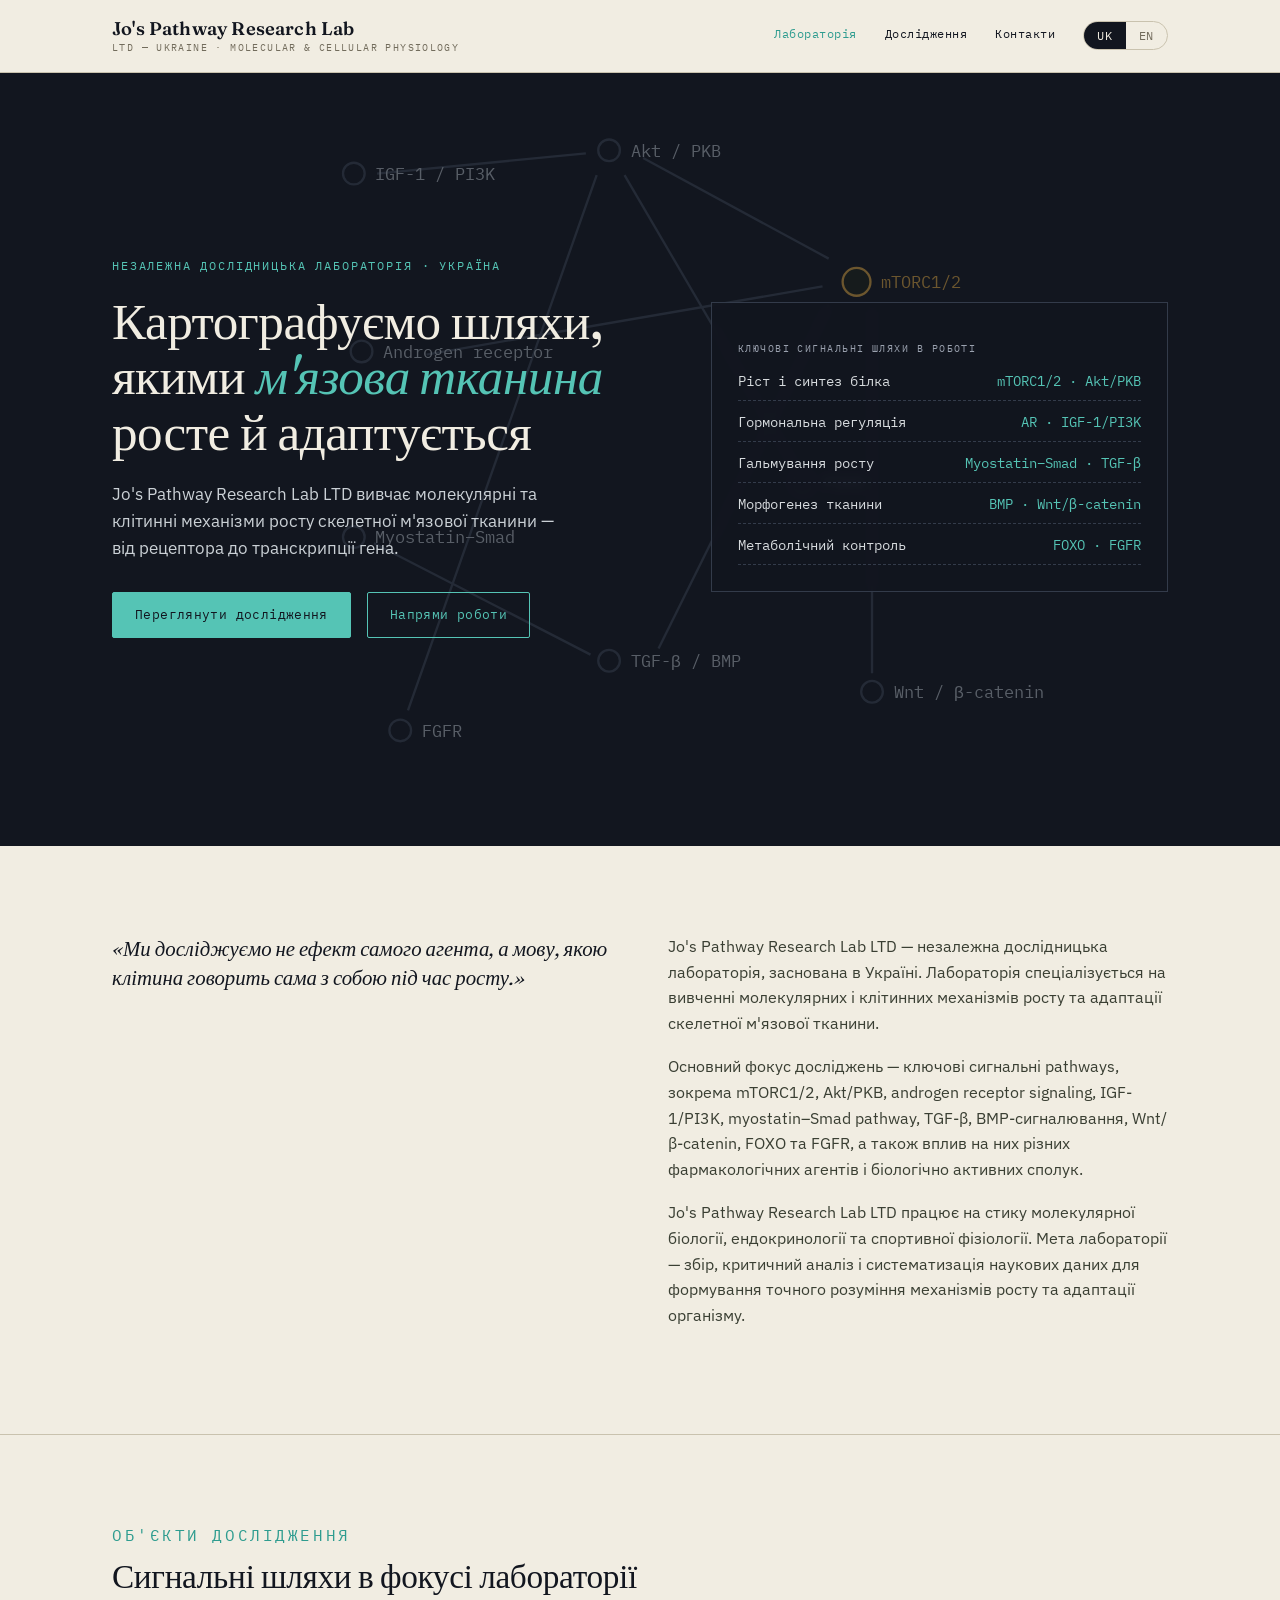
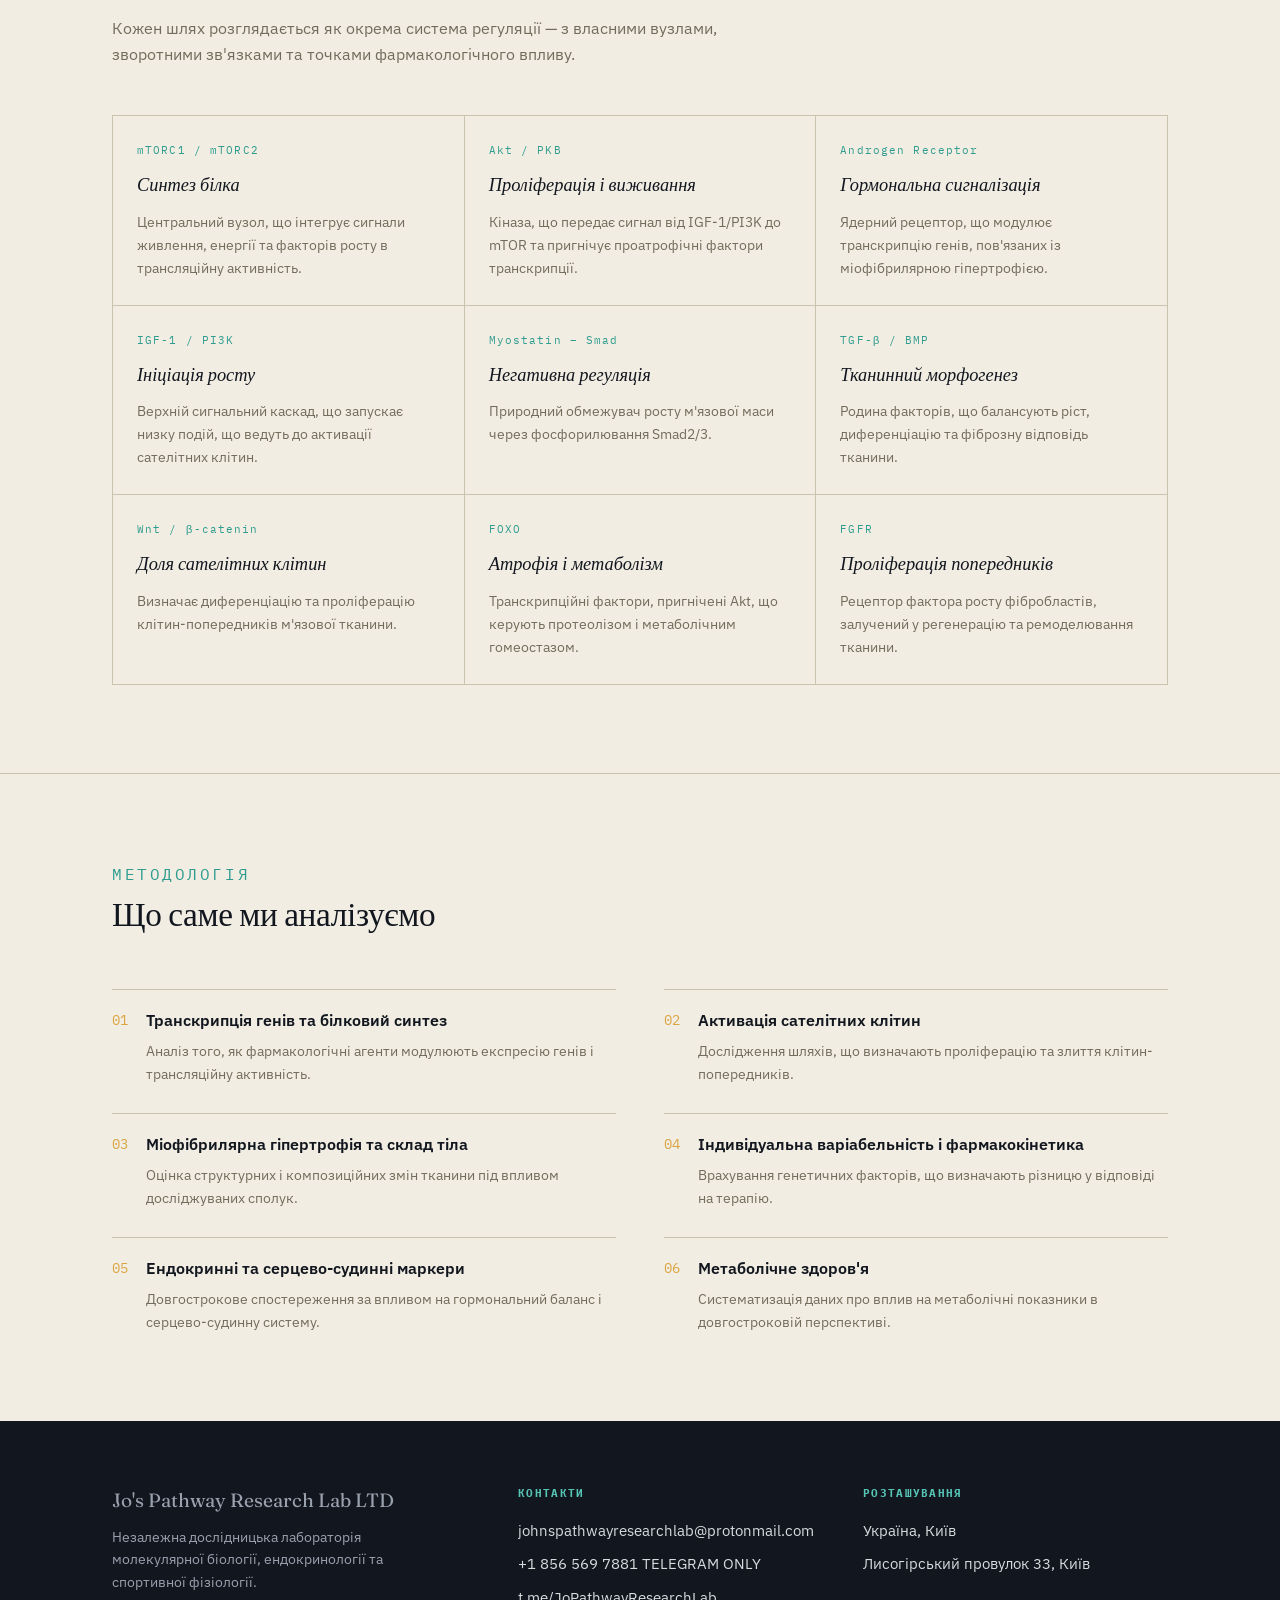
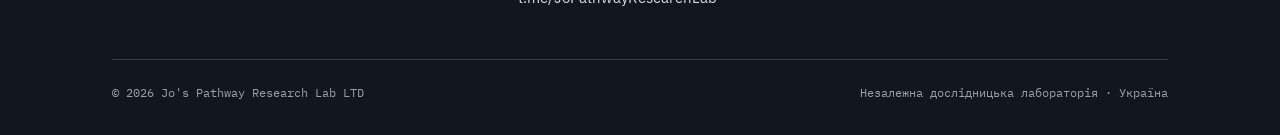
==== commit 77c4260b: "Update index.html" ====
--- a/index.html
+++ b/index.html
@@ -49,8 +49,8 @@
 <meta property="og:title" content="Jo's Pathway Research Lab LTD" />
 <meta property="og:description" content="Independent research laboratory · Kyiv, Ukraine. Mapping molecular pathways of skeletal muscle growth and adaptation: mTORC1/2, Akt, IGF-1/PI3K, AR, Myostatin–Smad, TGF-β/BMP, Wnt, FOXO, FGFR." />
 
-<meta property="og:image" content="https://jo-pathway-research.github.io/og-cover.png" />
-<meta property="og:image:secure_url" content="https://jo-pathway-research.github.io/og-cover.png" />
+<meta property="og:image" content="https://jo-pathway-research.github.io/og-cover-v2.png" />
+<meta property="og:image:secure_url" content="https://jo-pathway-research.github.io/og-cover-v2.png" />
 <meta property="og:image:type" content="image/png" />
 <meta property="og:image:width" content="1200" />
 <meta property="og:image:height" content="630" />
@@ -59,7 +59,7 @@
 <meta name="twitter:card" content="summary_large_image" />
 <meta name="twitter:title" content="Jo's Pathway Research Lab LTD" />
 <meta name="twitter:description" content="Molecular pathways of muscle growth and adaptation. Independent research lab · Kyiv, Ukraine." />
-<meta name="twitter:image" content="https://jo-pathway-research.github.io/og-cover.png" />
+<meta name="twitter:image" content="https://jo-pathway-research.github.io/og-cover-v2.png" />
 <meta charset="UTF-8">
 <meta name="viewport" content="width=device-width, initial-scale=1.0">
 <title>Jo's Pathway Research Lab LTD</title>
@@ -467,8 +467,8 @@
         <h5 data-uk-b>Розташування</h5>
         <h5 data-en-b>Location</h5>
         <ul>
-          <li><span data-uk-b>Україна, Київ</span><span data-en-b>Ukraine, Kyiv</span></li>
-          <li><span data-uk>Адресу уточнюйте електронною поштою</span><span data-en>Address available on request</span></li>
+          <li><span data-uk-b>Україна, Київ</span><span data-en-b>Ukraine</span></li>
+          <li><span data-uk>Лисогірський провулок 33, Київ</span><span data-en>33 Lysohirskyi Lane, Kyiv</span></li>
         </ul>
       </div>
     </div>
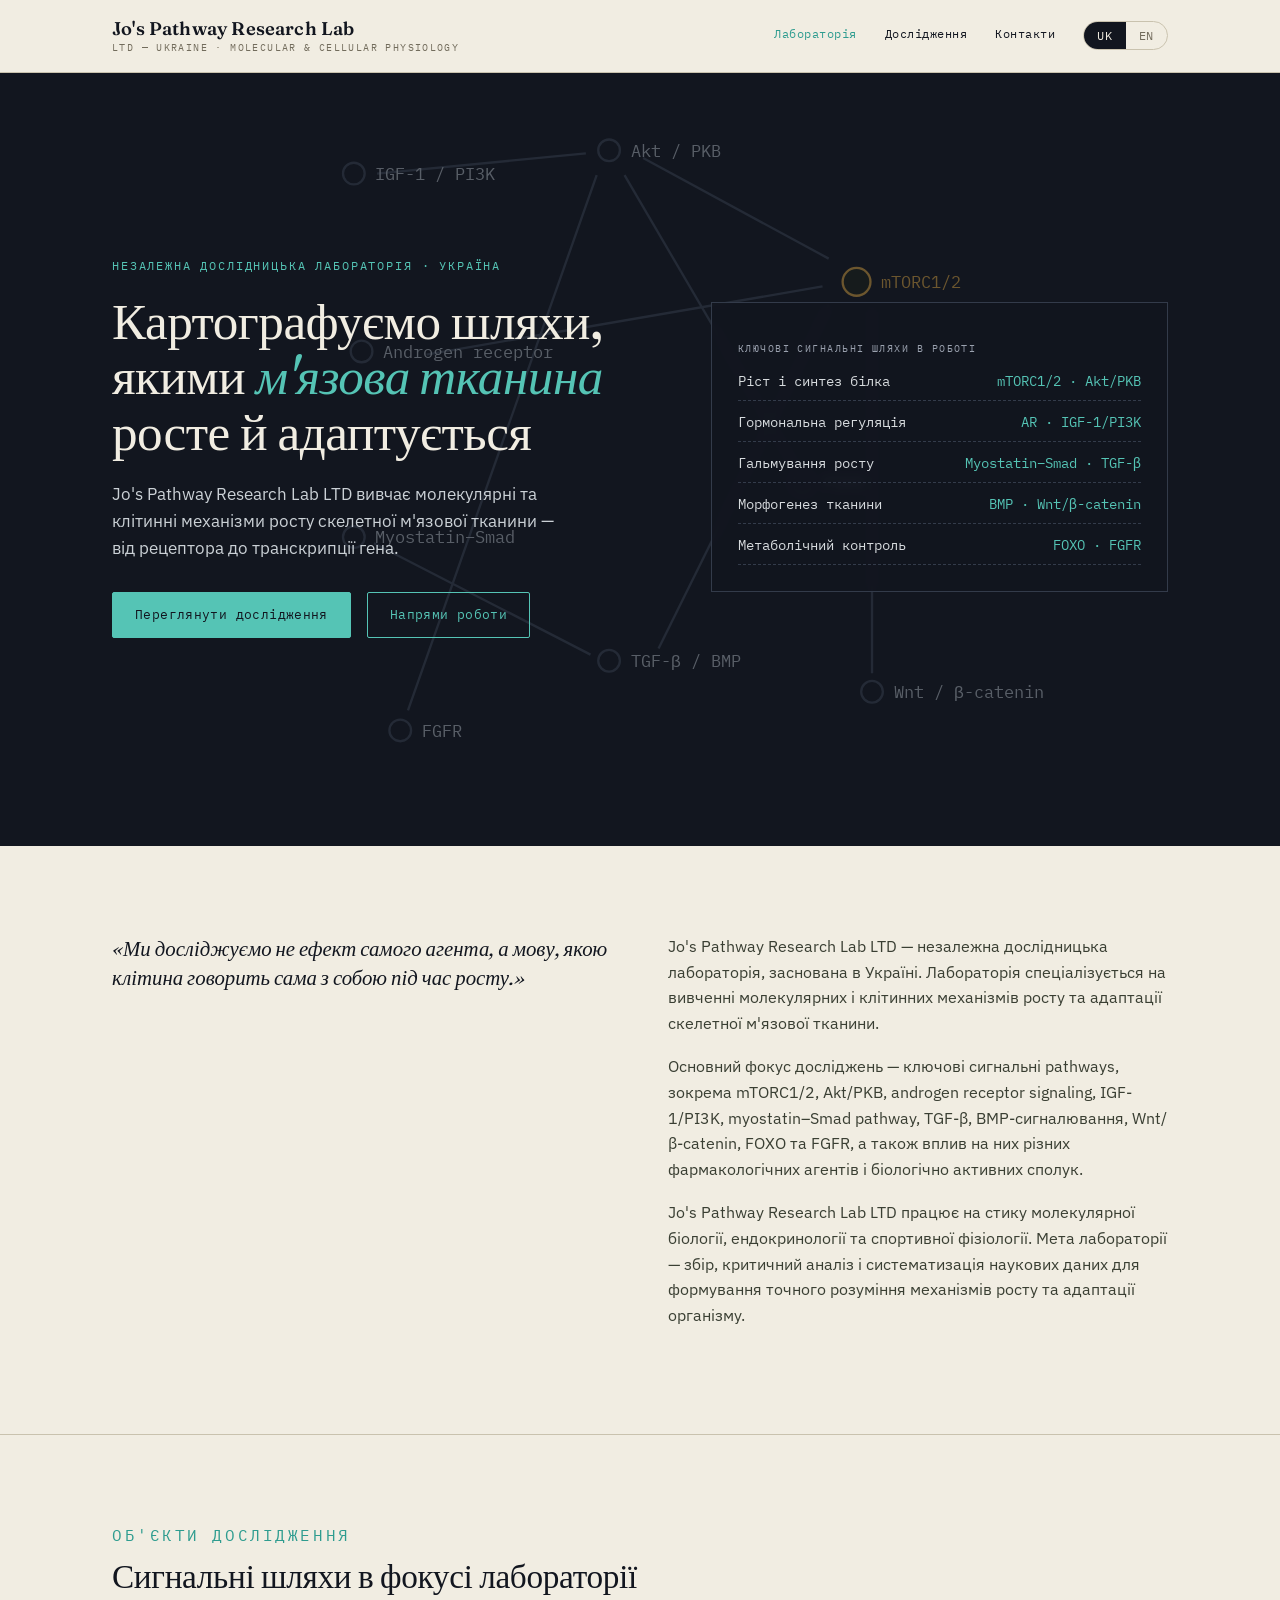
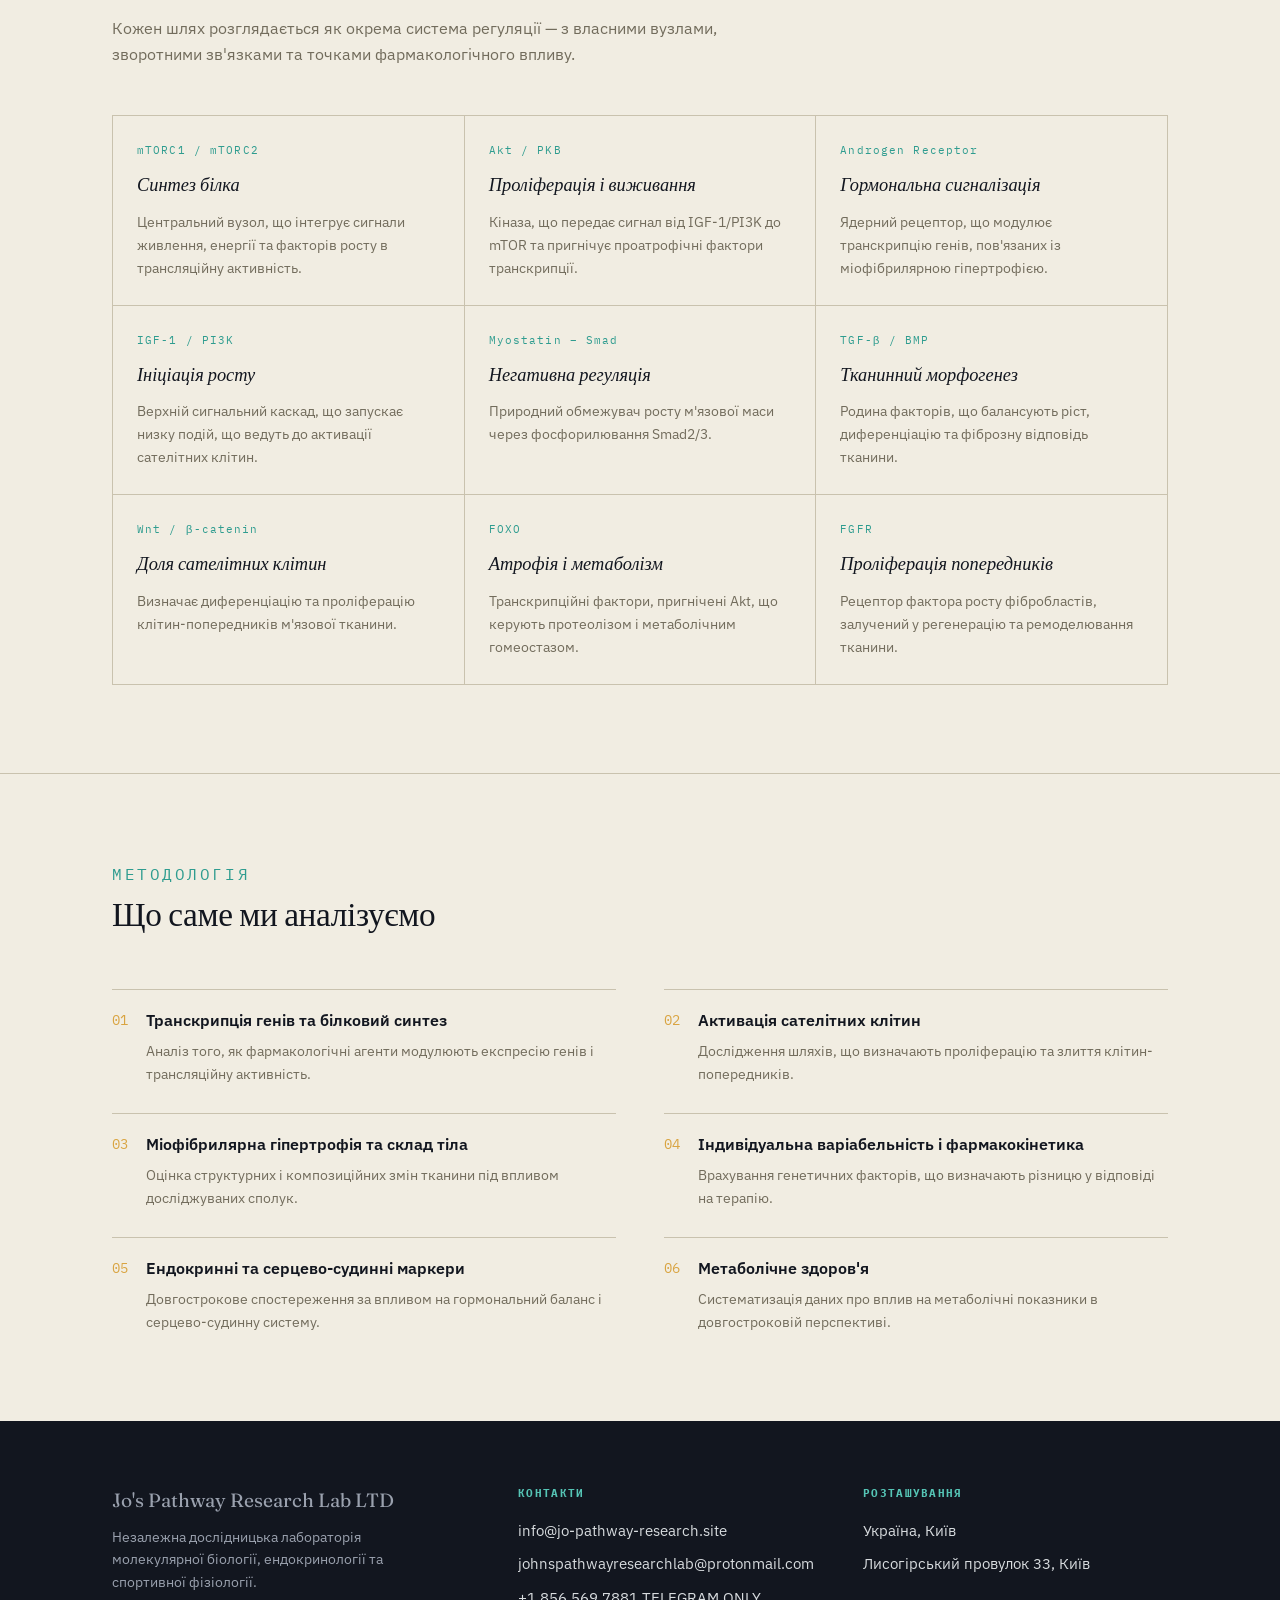
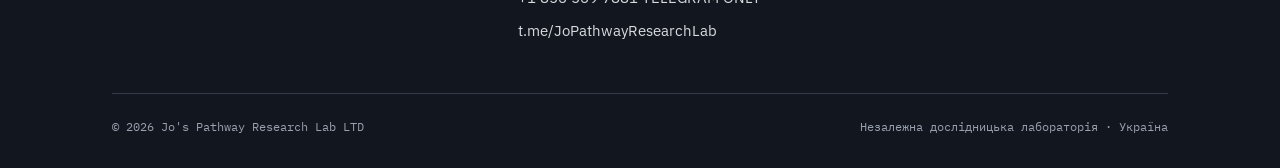
==== commit 0c24b9b9: "Update index.html" ====
--- a/index.html
+++ b/index.html
@@ -458,6 +458,7 @@
         <h5 data-uk-b>Контакти</h5>
         <h5 data-en-b>Contact</h5>
         <ul>
+          <li><a href="mailto:info@jo-pathway-research.site">info@jo-pathway-research.site</a></li>
           <li><a href="mailto:johnspathwayresearchlab@protonmail.com">johnspathwayresearchlab@protonmail.com</a></li>
           <li><a href="https://t.me/+18565697881">+1 856 569 7881 TELEGRAM ONLY</a></li>
           <li><a href="https://t.me/JoPathwayResearchLab">t.me/JoPathwayResearchLab</a></li>
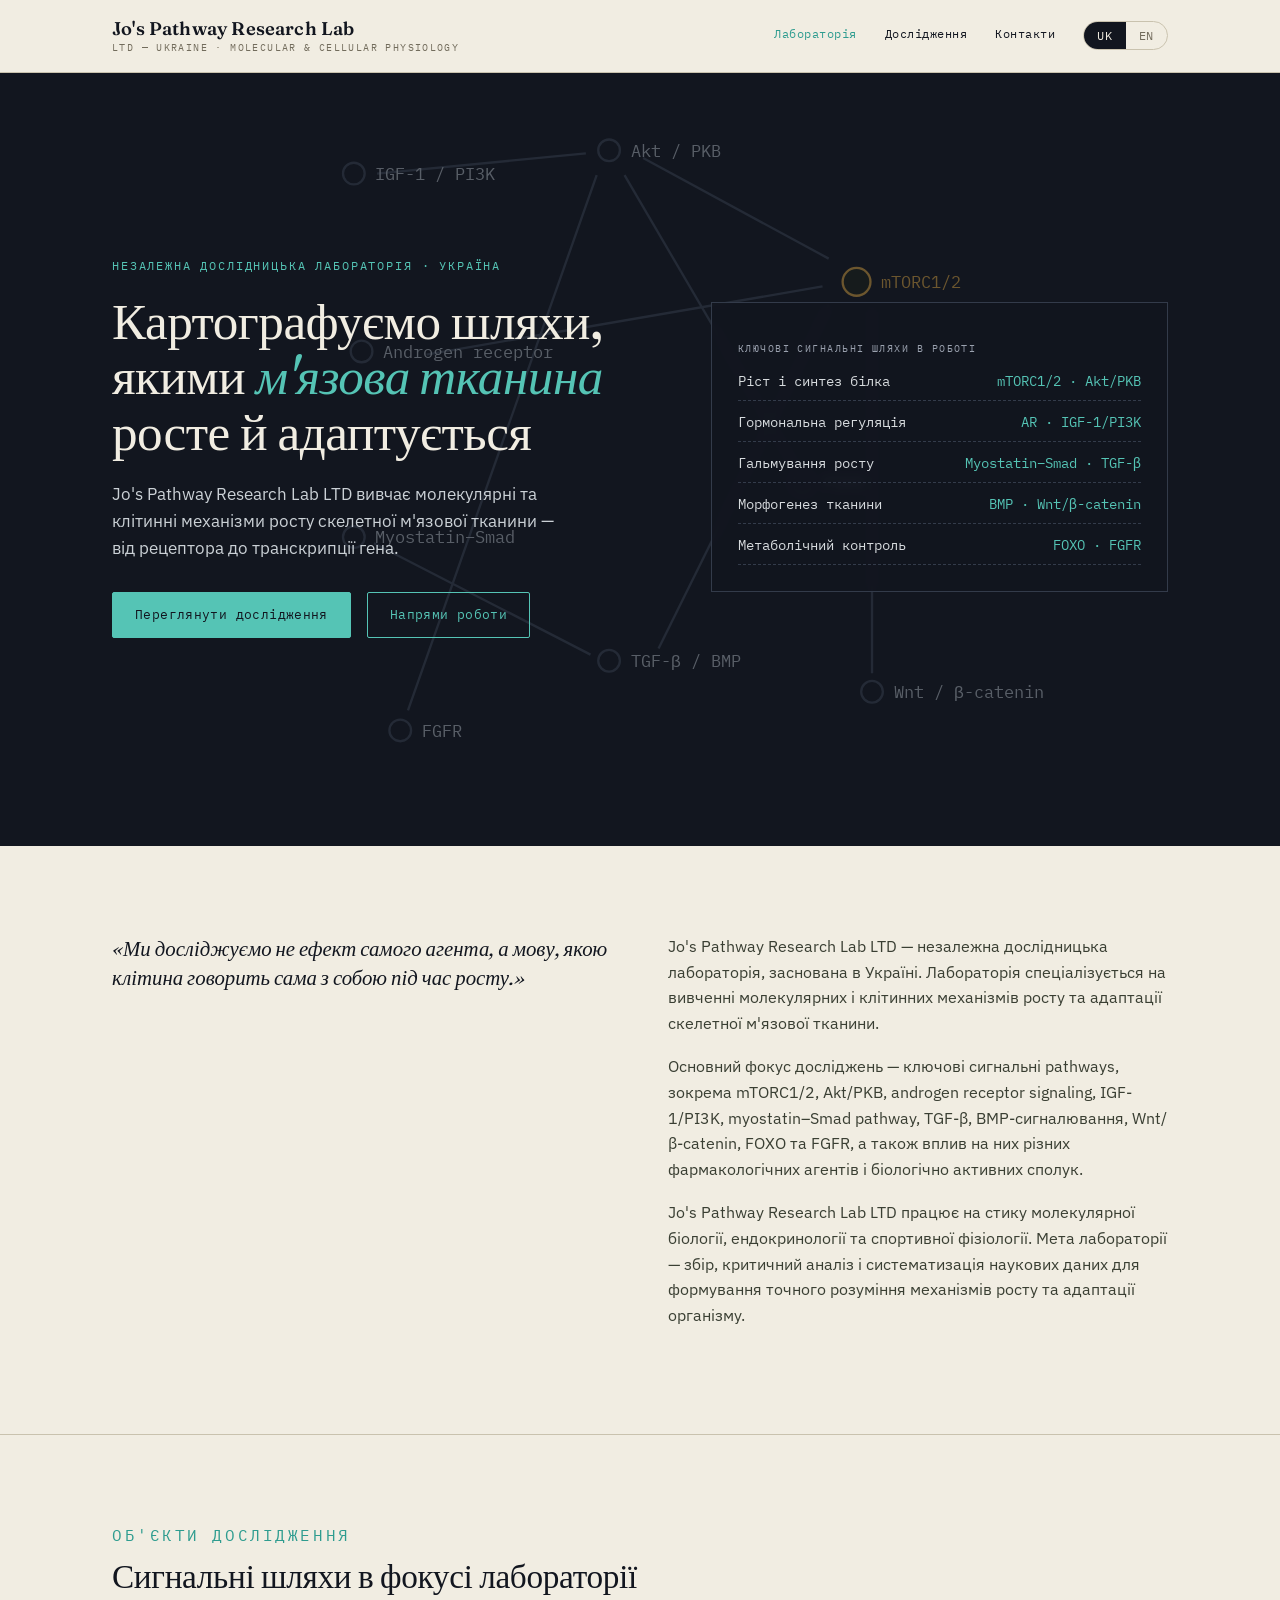
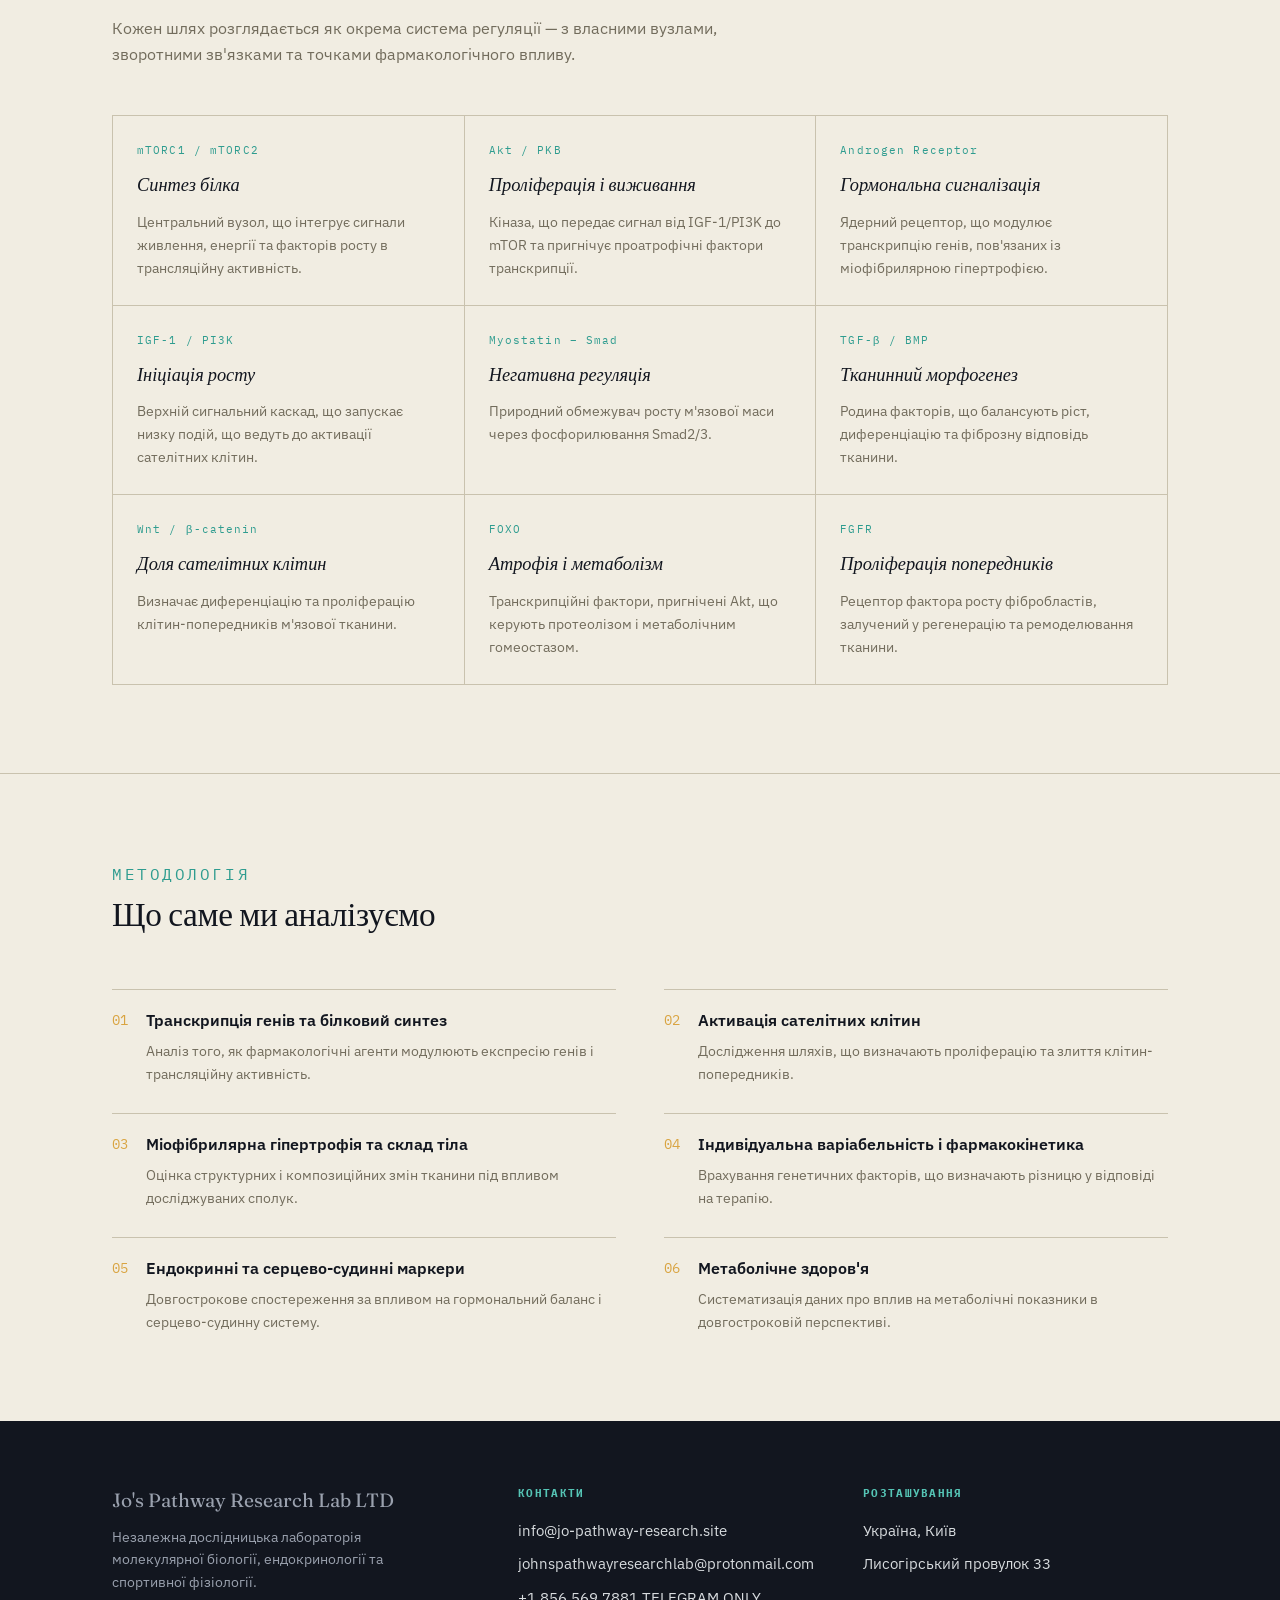
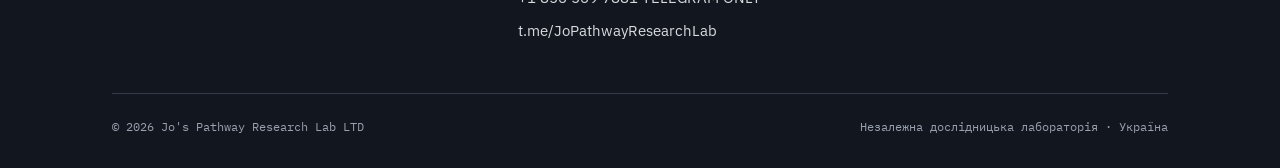
==== commit fb40a481: "Update index.html" ====
--- a/index.html
+++ b/index.html
@@ -468,8 +468,8 @@
         <h5 data-uk-b>Розташування</h5>
         <h5 data-en-b>Location</h5>
         <ul>
-          <li><span data-uk-b>Україна, Київ</span><span data-en-b>Ukraine</span></li>
-          <li><span data-uk>Лисогірський провулок 33, Київ</span><span data-en>33 Lysohirskyi Lane, Kyiv</span></li>
+          <li><span data-uk-b>Україна, Київ</span><span data-en-b>Ukraine, Kyiv</span></li>
+          <li><span data-uk>Лисогірський провулок 33</span><span data-en>33 Lysohirskyi Lane</span></li>
         </ul>
       </div>
     </div>
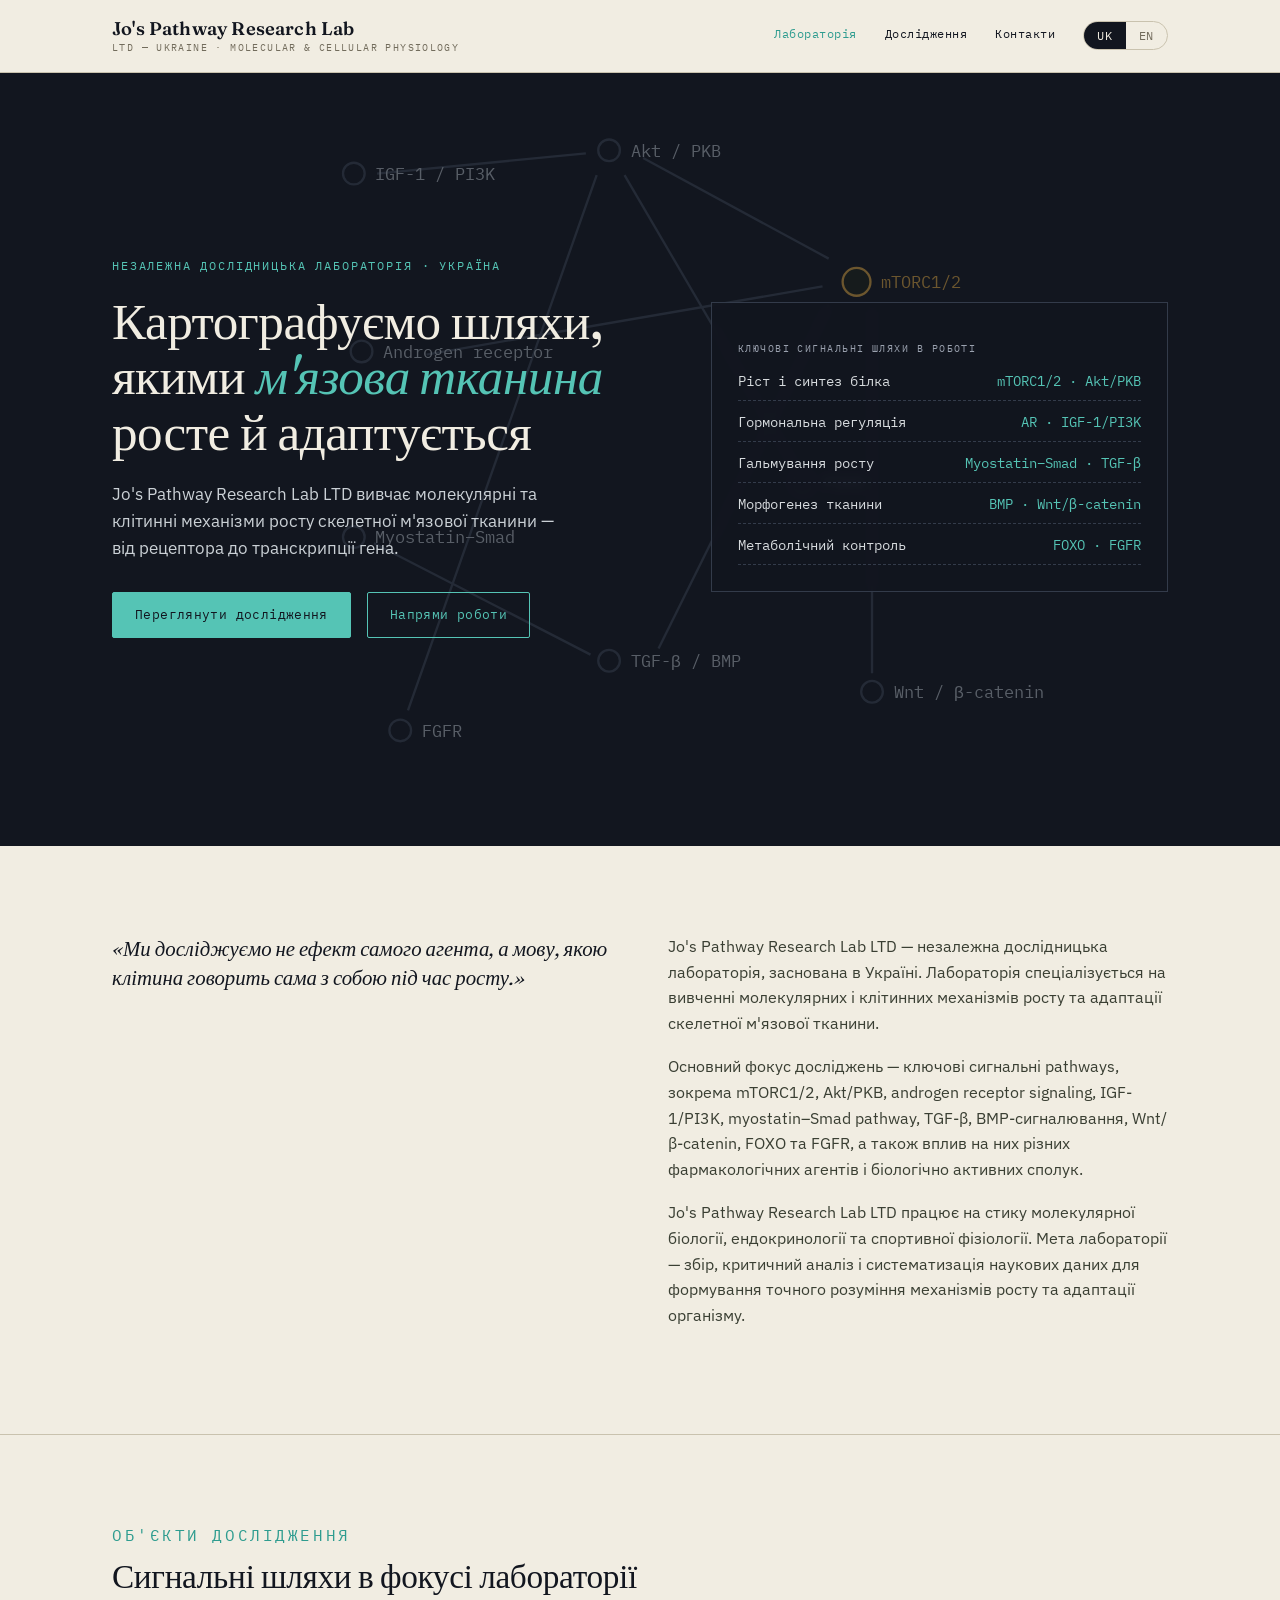
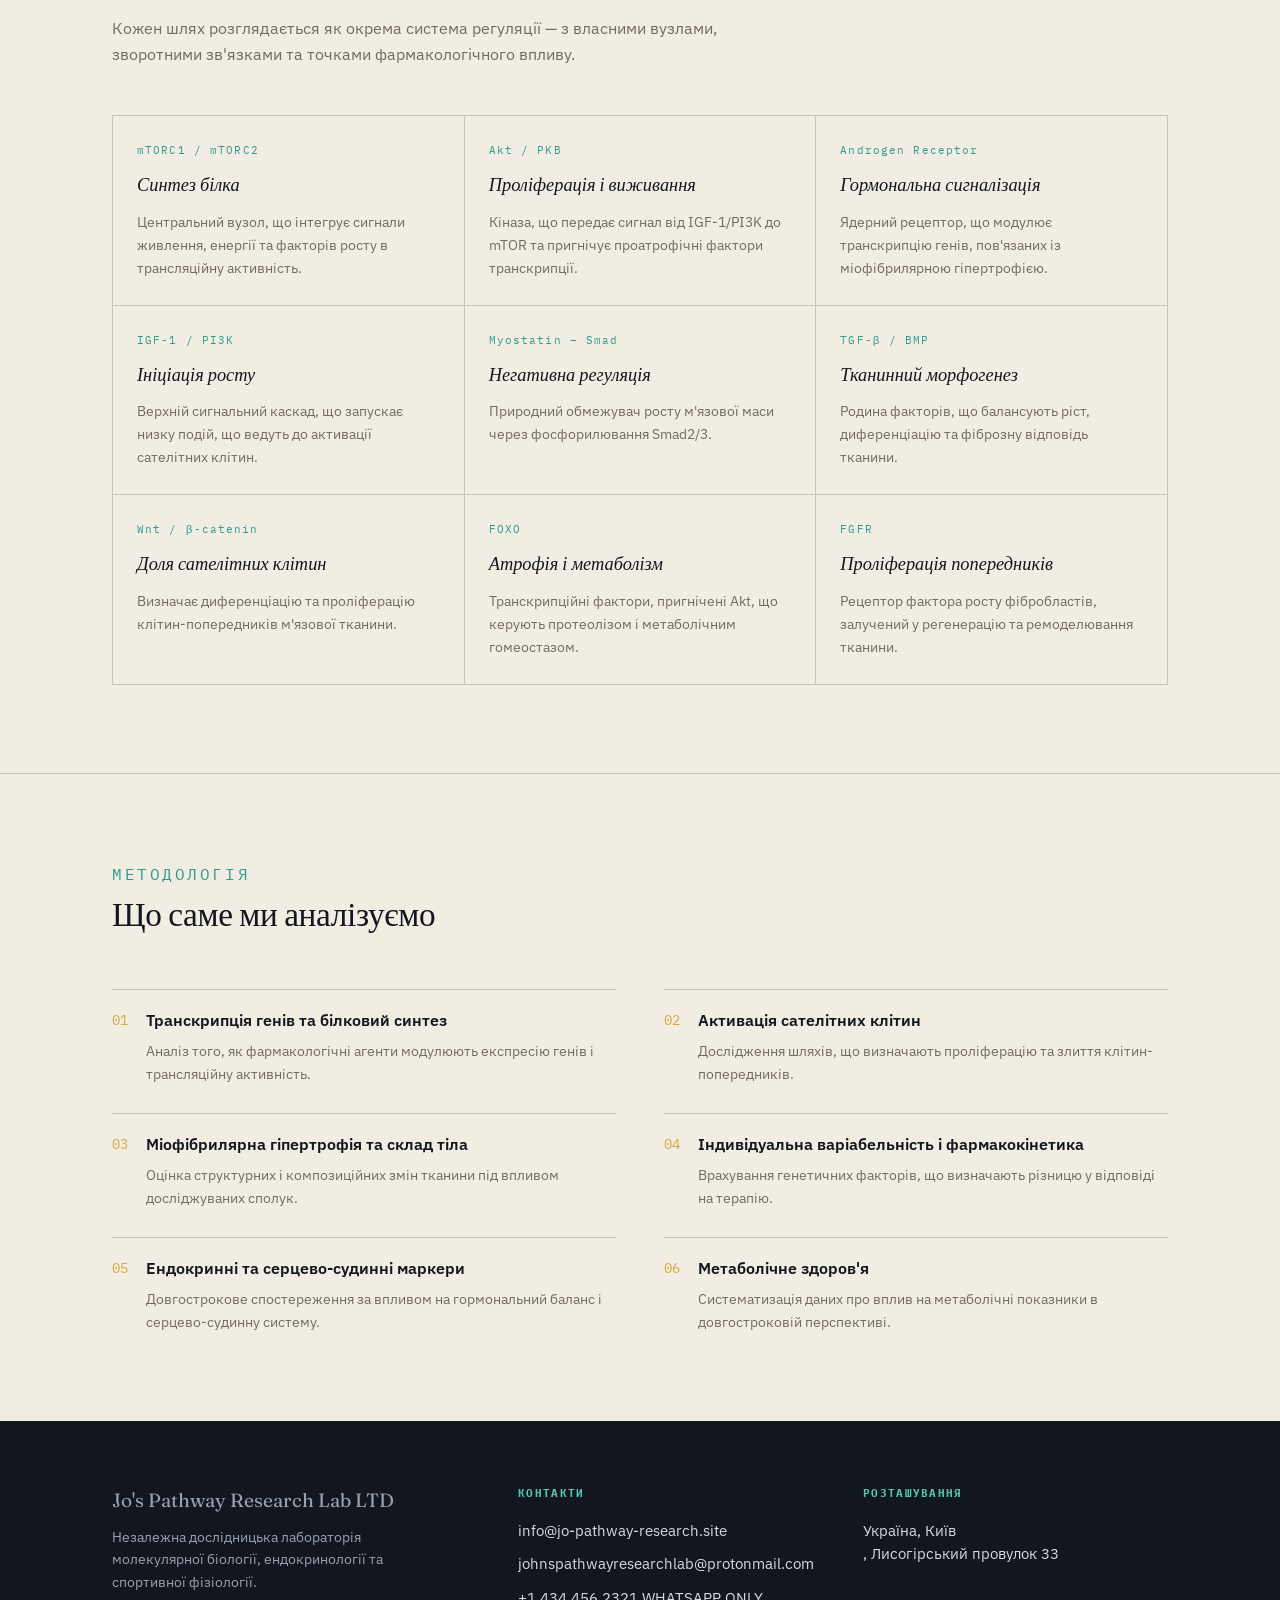
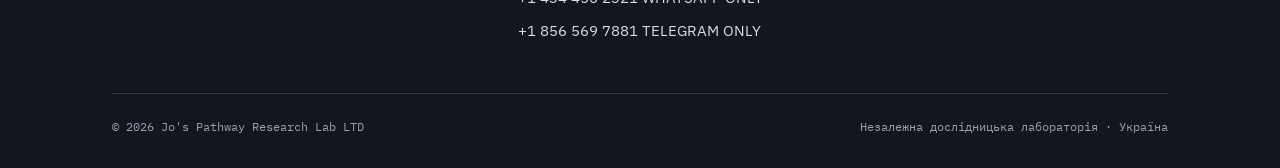
==== commit 1bc72c42: "Update index.html" ====
--- a/index.html
+++ b/index.html
@@ -460,17 +460,21 @@
         <ul>
           <li><a href="mailto:info@jo-pathway-research.site">info@jo-pathway-research.site</a></li>
           <li><a href="mailto:johnspathwayresearchlab@protonmail.com">johnspathwayresearchlab@protonmail.com</a></li>
-          <li><a href="https://t.me/+18565697881">+1 856 569 7881 TELEGRAM ONLY</a></li>
-          <li><a href="https://t.me/JoPathwayResearchLab">t.me/JoPathwayResearchLab</a></li>
+          <li><a href="https://wa.me/+14344562321">+1 434 456 2321 WHATSAPP ONLY</a></li>
+          <li><a href="https://t.me/JoPathwayResearchLab">+1 856 569 7881 TELEGRAM ONLY</a></li>
         </ul>
       </div>
       <div class="footer-col">
-        <h5 data-uk-b>Розташування</h5>
-        <h5 data-en-b>Location</h5>
-        <ul>
-          <li><span data-uk-b>Україна, Київ</span><span data-en-b>Ukraine, Kyiv</span></li>
-          <li><span data-uk>Лисогірський провулок 33</span><span data-en>33 Lysohirskyi Lane</span></li>
-        </ul>
+      <h5 data-uk-b>Розташування</h5>
+      <h5 data-en-b>Location</h5>
+      <ul>
+        <li>
+          <a href="https://maps.app.goo.gl/p54wNFsVRLrCwgxz6" target="_blank">
+            <span data-uk-b>Україна, Київ</span><span data-en-b>Ukraine, Kyiv</span>, 
+            <span data-uk>Лисогірський провулок 33</span><span data-en>33 Lysohirskyi Lane</span>
+          </a>
+        </li>
+      </ul>
       </div>
     </div>
     <div class="footer-bottom">
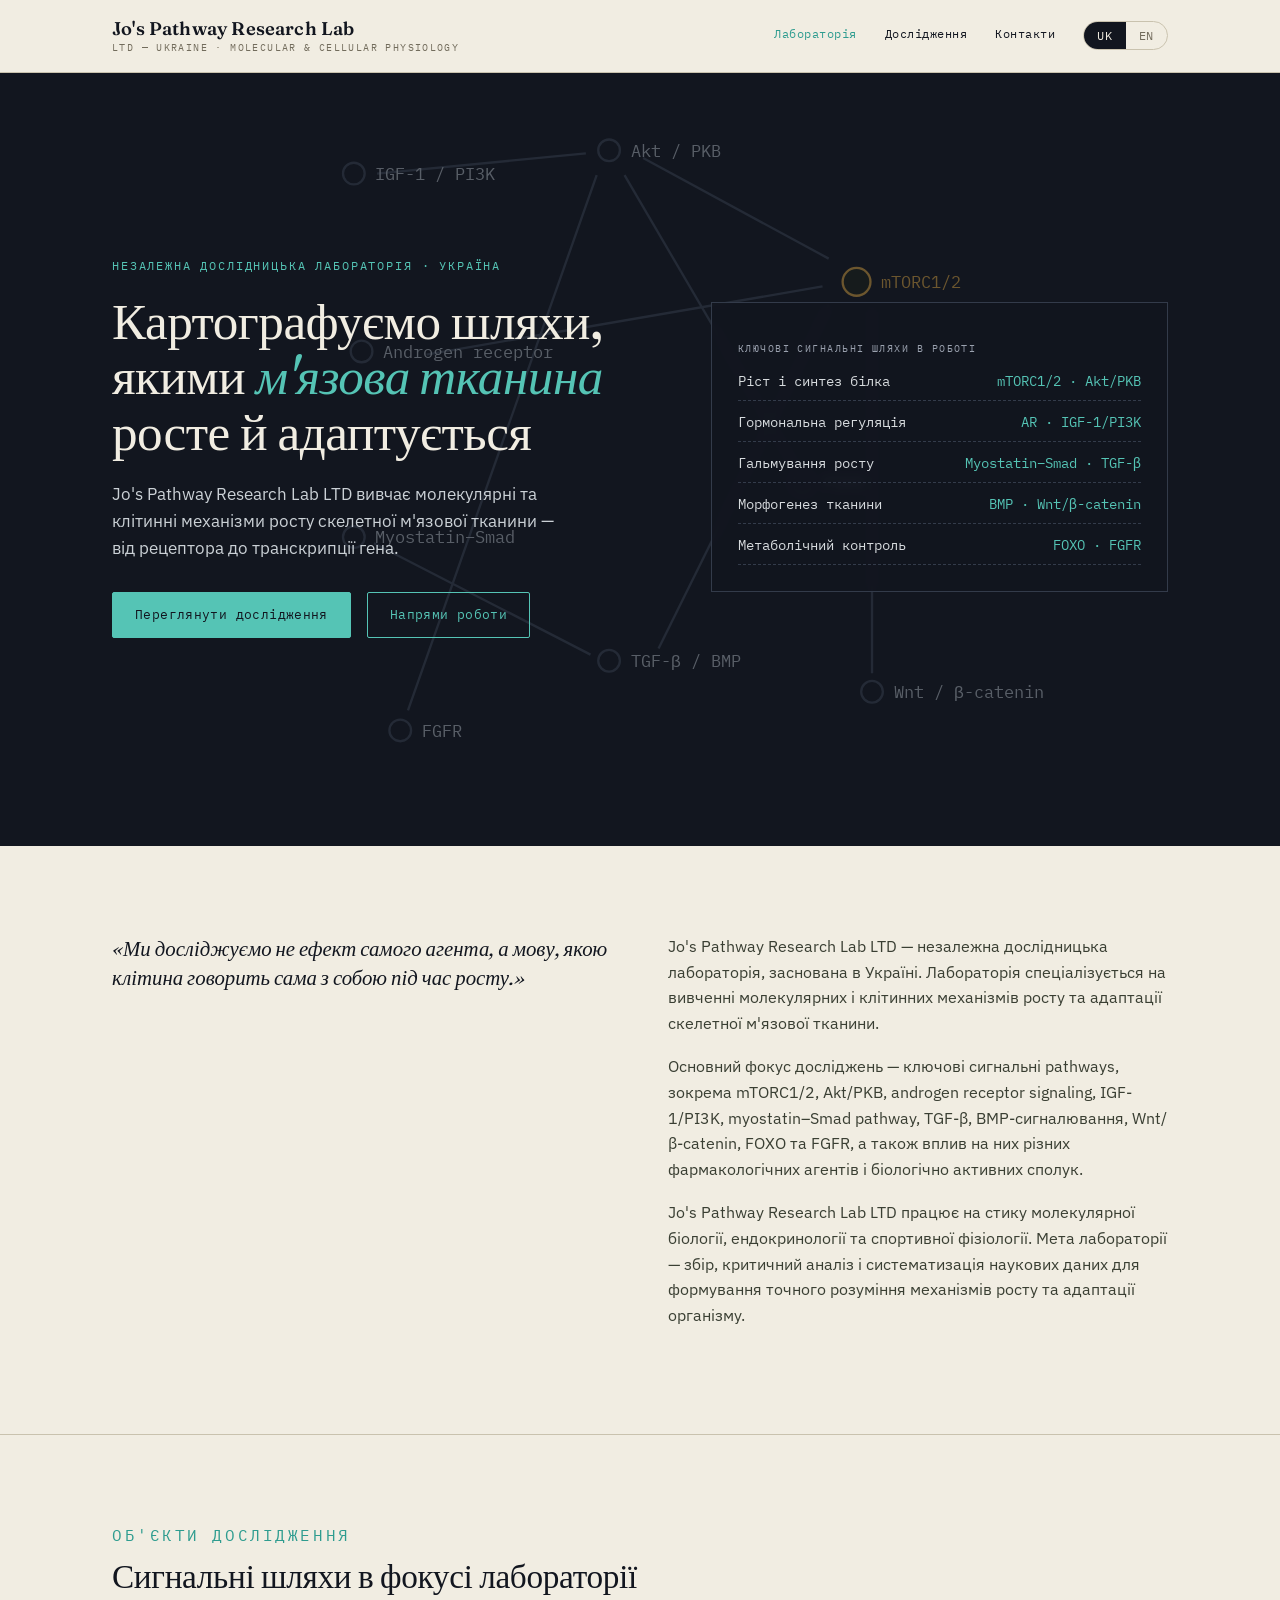
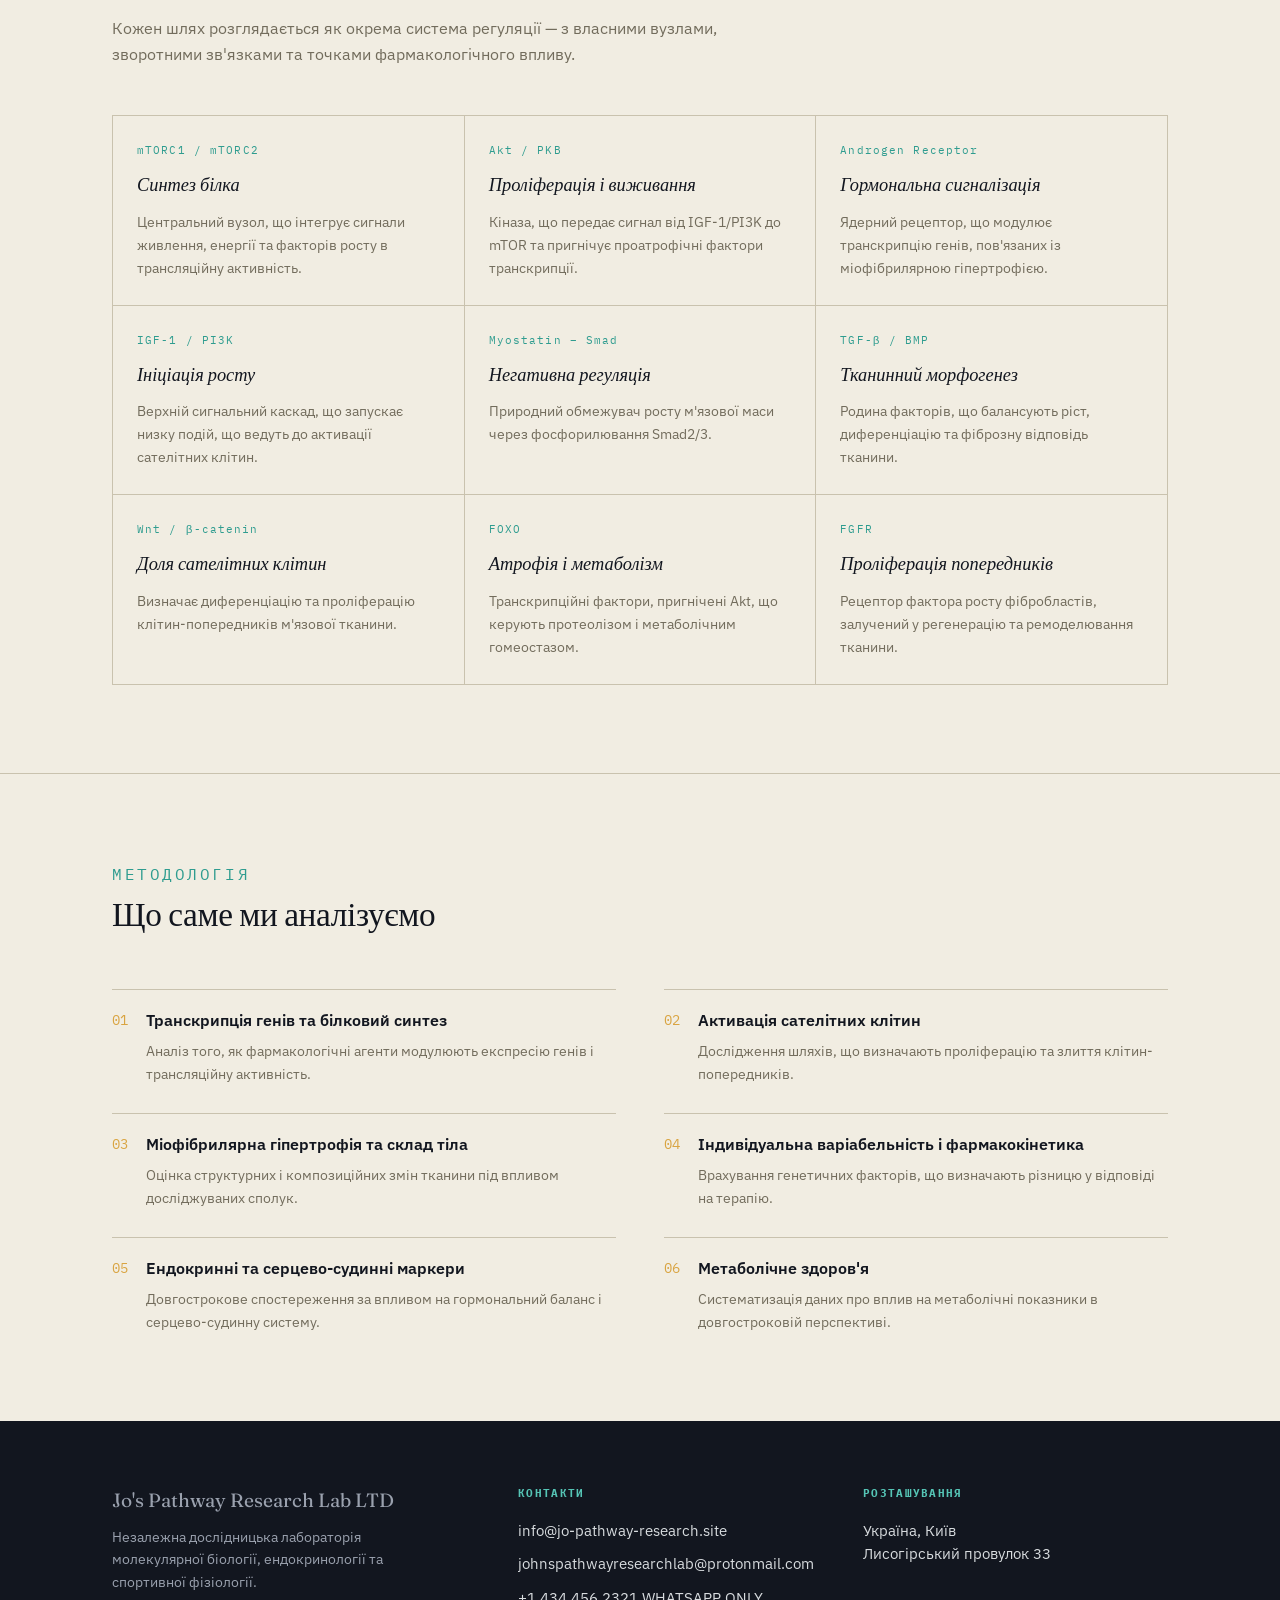
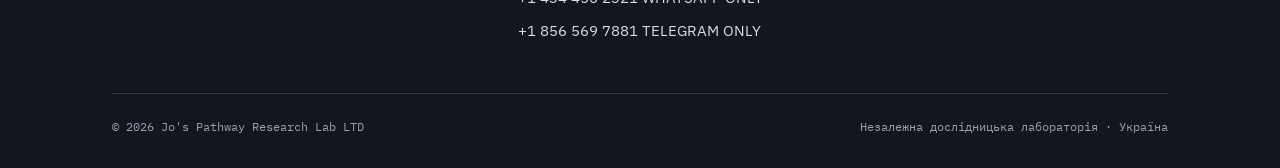
==== commit 9ebebd12: "Update index.html" ====
--- a/index.html
+++ b/index.html
@@ -470,7 +470,7 @@
       <ul>
         <li>
           <a href="https://maps.app.goo.gl/p54wNFsVRLrCwgxz6" target="_blank">
-            <span data-uk-b>Україна, Київ</span><span data-en-b>Ukraine, Kyiv</span>, 
+            <span data-uk-b>Україна, Київ</span><span data-en-b>Ukraine, Kyiv</span>
             <span data-uk>Лисогірський провулок 33</span><span data-en>33 Lysohirskyi Lane</span>
           </a>
         </li>
